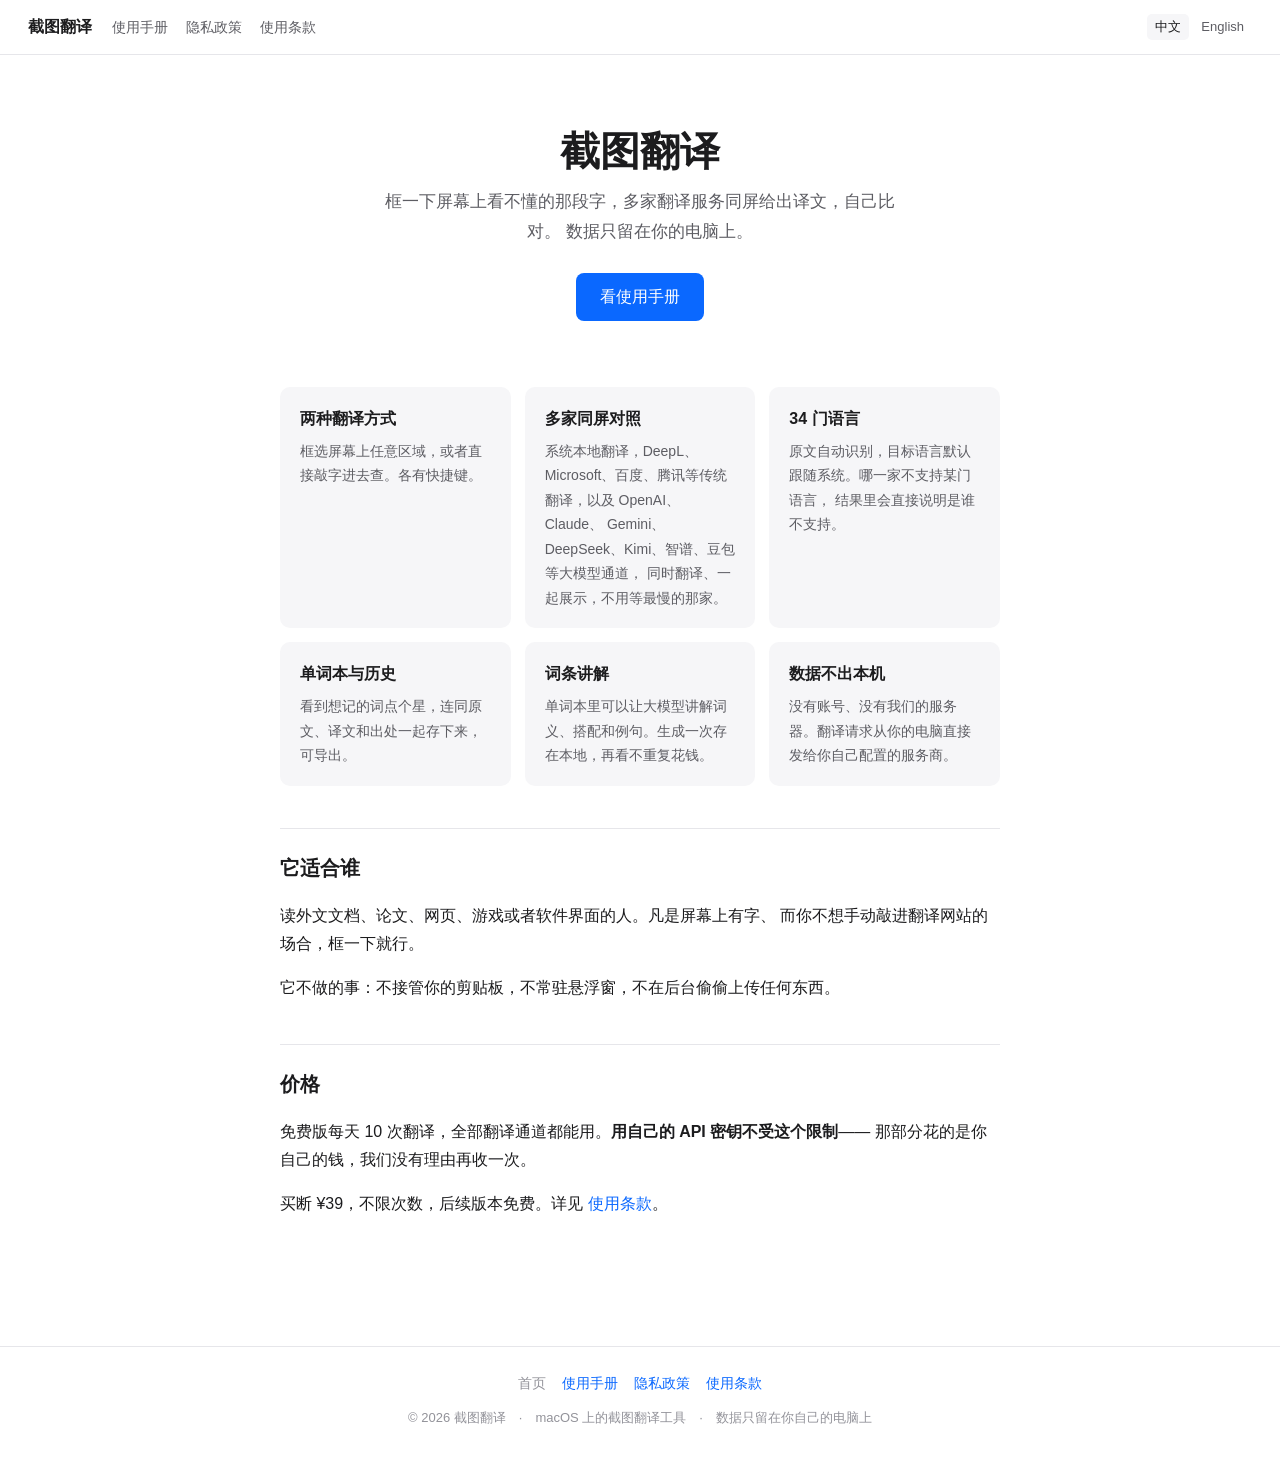
==== zh/index.html @ 1fc53c44 "更新官网 2026-09-04 Co-Authored-By: Claude Opus 5 <noreply@anthropic.com>" ====
<!DOCTYPE html>
<html lang="zh-Hans">
<head>
<meta charset="utf-8">
<meta name="viewport" content="width=device-width, initial-scale=1">
<title>首页 · 截图翻译</title>
<meta name="description" content="macOS 截图翻译工具，多家翻译服务同屏对照，数据只留在本地。">
<link rel="canonical" href="https://shottrans.com/zh/">
<link rel="alternate" hreflang="zh-Hans" href="https://shottrans.com/zh/">
<link rel="alternate" hreflang="en" href="https://shottrans.com/">
<link rel="alternate" hreflang="x-default" href="https://shottrans.com/">
<link rel="stylesheet" href="../assets/site.css">
</head>
<body>
<header class="top">
  <a class="brand" href="index.html">截图翻译</a>
  <nav class="nav"><a href="guide.html">使用手册</a><a href="privacy.html">隐私政策</a><a href="terms.html">使用条款</a></nav>
  <div class="langs"><span class="lang on">中文</span><a class="lang" href="../index.html">English</a></div>
</header>

<div class="shell plain">

<main class="page index">
<section class="hero">
  <h1>截图翻译</h1>
  <p class="lede">
    框一下屏幕上看不懂的那段字，多家翻译服务同屏给出译文，自己比对。
    数据只留在你的电脑上。
  </p>
  <p><a class="btn" href="guide.html">看使用手册</a></p>
</section>

<div class="cards">
  <div class="card">
    <h3 id="两种翻译方式">两种翻译方式</h3>
    <p>框选屏幕上任意区域，或者直接敲字进去查。各有快捷键。</p>
  </div>
  <div class="card">
    <h3 id="多家同屏对照">多家同屏对照</h3>
    <p>系统本地翻译，DeepL、Microsoft、百度、腾讯等传统翻译，以及 OpenAI、Claude、
    Gemini、DeepSeek、Kimi、智谱、豆包等大模型通道，
       同时翻译、一起展示，不用等最慢的那家。</p>
  </div>
  <div class="card">
    <h3 id="34-门语言">34 门语言</h3>
    <p>原文自动识别，目标语言默认跟随系统。哪一家不支持某门语言，
       结果里会直接说明是谁不支持。</p>
  </div>
  <div class="card">
    <h3 id="单词本与历史">单词本与历史</h3>
    <p>看到想记的词点个星，连同原文、译文和出处一起存下来，可导出。</p>
  </div>
  <div class="card">
    <h3 id="词条讲解">词条讲解</h3>
    <p>单词本里可以让大模型讲解词义、搭配和例句。生成一次存在本地，再看不重复花钱。</p>
  </div>
  <div class="card">
    <h3 id="数据不出本机">数据不出本机</h3>
    <p>没有账号、没有我们的服务器。翻译请求从你的电脑直接发给你自己配置的服务商。</p>
  </div>
</div>

<h2 id="它适合谁">它适合谁</h2>
<p>
  读外文文档、论文、网页、游戏或者软件界面的人。凡是屏幕上有字、
  而你不想手动敲进翻译网站的场合，框一下就行。
</p>
<p>
  它不做的事：不接管你的剪贴板，不常驻悬浮窗，不在后台偷偷上传任何东西。
</p>

<h2 id="价格">价格</h2>
<p>
  免费版每天 10 次翻译，全部翻译通道都能用。<strong>用自己的 API 密钥不受这个限制</strong>——
  那部分花的是你自己的钱，我们没有理由再收一次。
</p>
<p>
  买断 ¥39，不限次数，后续版本免费。详见 <a href="terms.html">使用条款</a>。
</p>

</main>
</div>

<footer class="foot">
  <div class="foot-links"><span>首页</span><a href="guide.html">使用手册</a><a href="privacy.html">隐私政策</a><a href="terms.html">使用条款</a></div>
  <p class="copy">© 2026 截图翻译　·　macOS 上的截图翻译工具　·　数据只留在你自己的电脑上</p>
</footer>
<script src="../assets/site.js" defer></script>
</body>
</html>
---- assets/site.css ----
/* 官网样式。**只做浅色**——说明文档不需要主题切换，
   固定一套配色，写文案时也能确定对比度是够的。 */
:root {
  --bg: #ffffff;
  --fg: #1c1c1e;
  --muted: #5d5d63;
  --faint: #93939a;
  --rule: #e6e6ea;
  --card: #f6f6f8;
  --accent: #0a68ff;
  --sidew: 232px;
  --maxw: 720px;
}
* { box-sizing: border-box; }
html { -webkit-text-size-adjust: 100%; color-scheme: light; }
body {
  margin: 0; background: var(--bg); color: var(--fg);
  font: 16px/1.75 -apple-system, BlinkMacSystemFont, "PingFang SC",
        "Hiragino Sans GB", "Microsoft YaHei", sans-serif;
}
a { color: var(--accent); text-decoration: none; }
a:hover { text-decoration: underline; }

/* 顶栏 */
.top {
  display: flex; align-items: center; gap: 20px; flex-wrap: wrap;
  padding: 13px 28px; border-bottom: 1px solid var(--rule);
  position: sticky; top: 0; background: rgba(255,255,255,.92);
  backdrop-filter: saturate(180%) blur(12px); z-index: 20;
}
.brand { font-weight: 600; font-size: 16px; color: var(--fg); }
.nav { display: flex; gap: 18px; flex: 1; flex-wrap: wrap; }
.nav a { color: var(--muted); font-size: 14px; }
.nav a.on { color: var(--fg); font-weight: 500; }
.langs { display: flex; gap: 4px; font-size: 13px; }
.lang { padding: 2px 8px; border-radius: 5px; color: var(--muted); }
.lang.on { background: var(--card); color: var(--fg); }

/* 骨架：左目录 + 右正文 */
.shell { max-width: 1060px; margin: 0 auto; }
.shell.with-toc {
  display: grid; grid-template-columns: var(--sidew) minmax(0, 1fr);
  gap: 40px; padding: 0 28px;
}
.shell.plain { padding: 0 28px; }

/* 左侧目录 */
.toc {
  position: sticky; top: 74px; align-self: start;
  max-height: calc(100vh - 100px); overflow-y: auto;
  padding: 40px 0 40px; font-size: 13.5px;
}
.toc-title {
  margin: 0 0 10px; color: var(--faint); font-size: 12px;
  letter-spacing: .08em; font-weight: 600;
}
.toc ul { list-style: none; margin: 0; padding: 0; border-left: 1px solid var(--rule); }
.toc li { margin: 0; }
.toc a {
  display: block; padding: 4px 0 4px 12px; margin-left: -1px;
  color: var(--muted); border-left: 2px solid transparent; line-height: 1.5;
}
.toc a:hover { color: var(--fg); text-decoration: none; }
.toc li.l3 a { padding-left: 26px; font-size: 13px; color: var(--faint); }
.toc a.on { color: var(--accent); border-left-color: var(--accent); }

/* 正文 */
.page { max-width: var(--maxw); padding: 40px 0 72px; }
.shell.plain .page { margin: 0 auto; }
.page h1 { font-size: 30px; line-height: 1.3; margin: 0 0 6px; }
.page h2 {
  font-size: 20px; margin: 42px 0 12px;
  padding-top: 22px; border-top: 1px solid var(--rule);
  scroll-margin-top: 78px;
}
.page h3 { font-size: 16px; margin: 26px 0 8px; scroll-margin-top: 78px; }
.page ul, .page ol { padding-left: 22px; }
.page li { margin: 5px 0; }
.lede { color: var(--muted); font-size: 15px; margin-top: 0; }
.updated { color: var(--faint); font-size: 13px; margin-bottom: 28px; }
code {
  background: var(--card); padding: 1px 5px; border-radius: 4px;
  font: 13px/1.6 ui-monospace, SFMono-Regular, Menlo, monospace;
}
kbd {
  background: var(--card); border: 1px solid var(--rule); border-bottom-width: 2px;
  border-radius: 5px; padding: 1px 6px; font: 13px ui-monospace, Menlo, monospace;
}
table { border-collapse: collapse; width: 100%; margin: 14px 0; font-size: 14px; }
th, td { text-align: left; padding: 8px 10px; border-bottom: 1px solid var(--rule); vertical-align: top; }
th { color: var(--muted); font-weight: 500; }
.note {
  background: var(--card); border-left: 3px solid var(--accent);
  padding: 12px 16px; margin: 18px 0; border-radius: 0 6px 6px 0;
}
.note p:first-child { margin-top: 0; }
.note p:last-child { margin-bottom: 0; }

/* 首页 */
.index .hero { text-align: center; padding: 30px 0 8px; }
.index .hero h1 { font-size: 40px; }
.index .hero .lede { font-size: 17px; max-width: 520px; margin: 10px auto 26px; }
.btn {
  display: inline-block; background: var(--accent); color: #fff;
  padding: 10px 24px; border-radius: 8px; font-weight: 500;
}
.btn:hover { text-decoration: none; opacity: .9; }
.cards { display: grid; gap: 14px; grid-template-columns: repeat(auto-fit, minmax(220px, 1fr)); margin: 42px 0 0; }
.card { background: var(--card); border-radius: 10px; padding: 18px 20px; }
.card h3 { margin: 0 0 6px; }
.card p { margin: 0; color: var(--muted); font-size: 14px; }

/* 页脚 */
.foot { border-top: 1px solid var(--rule); padding: 24px 28px 44px; text-align: center; margin-top: 40px; }
.foot-links { display: flex; gap: 16px; justify-content: center; flex-wrap: wrap; font-size: 14px; }
.foot-links span { color: var(--faint); }
.copy { color: var(--faint); font-size: 13px; margin: 12px 0 0; }

/* 窄屏：目录收到正文上面，不再占一栏 */
@media (max-width: 860px) {
  .shell.with-toc { grid-template-columns: 1fr; gap: 0; }
  .toc {
    position: static; max-height: none; padding: 24px 0 0;
    border-bottom: 1px solid var(--rule);
  }
  .toc ul { border-left: 0; column-count: 2; column-gap: 20px; }
  .toc a { border-left: 0; padding-left: 0; }
  .toc li.l3 { display: none; }   /* 窄屏只留大节，否则比正文还长 */
  .page { padding-top: 28px; }
}
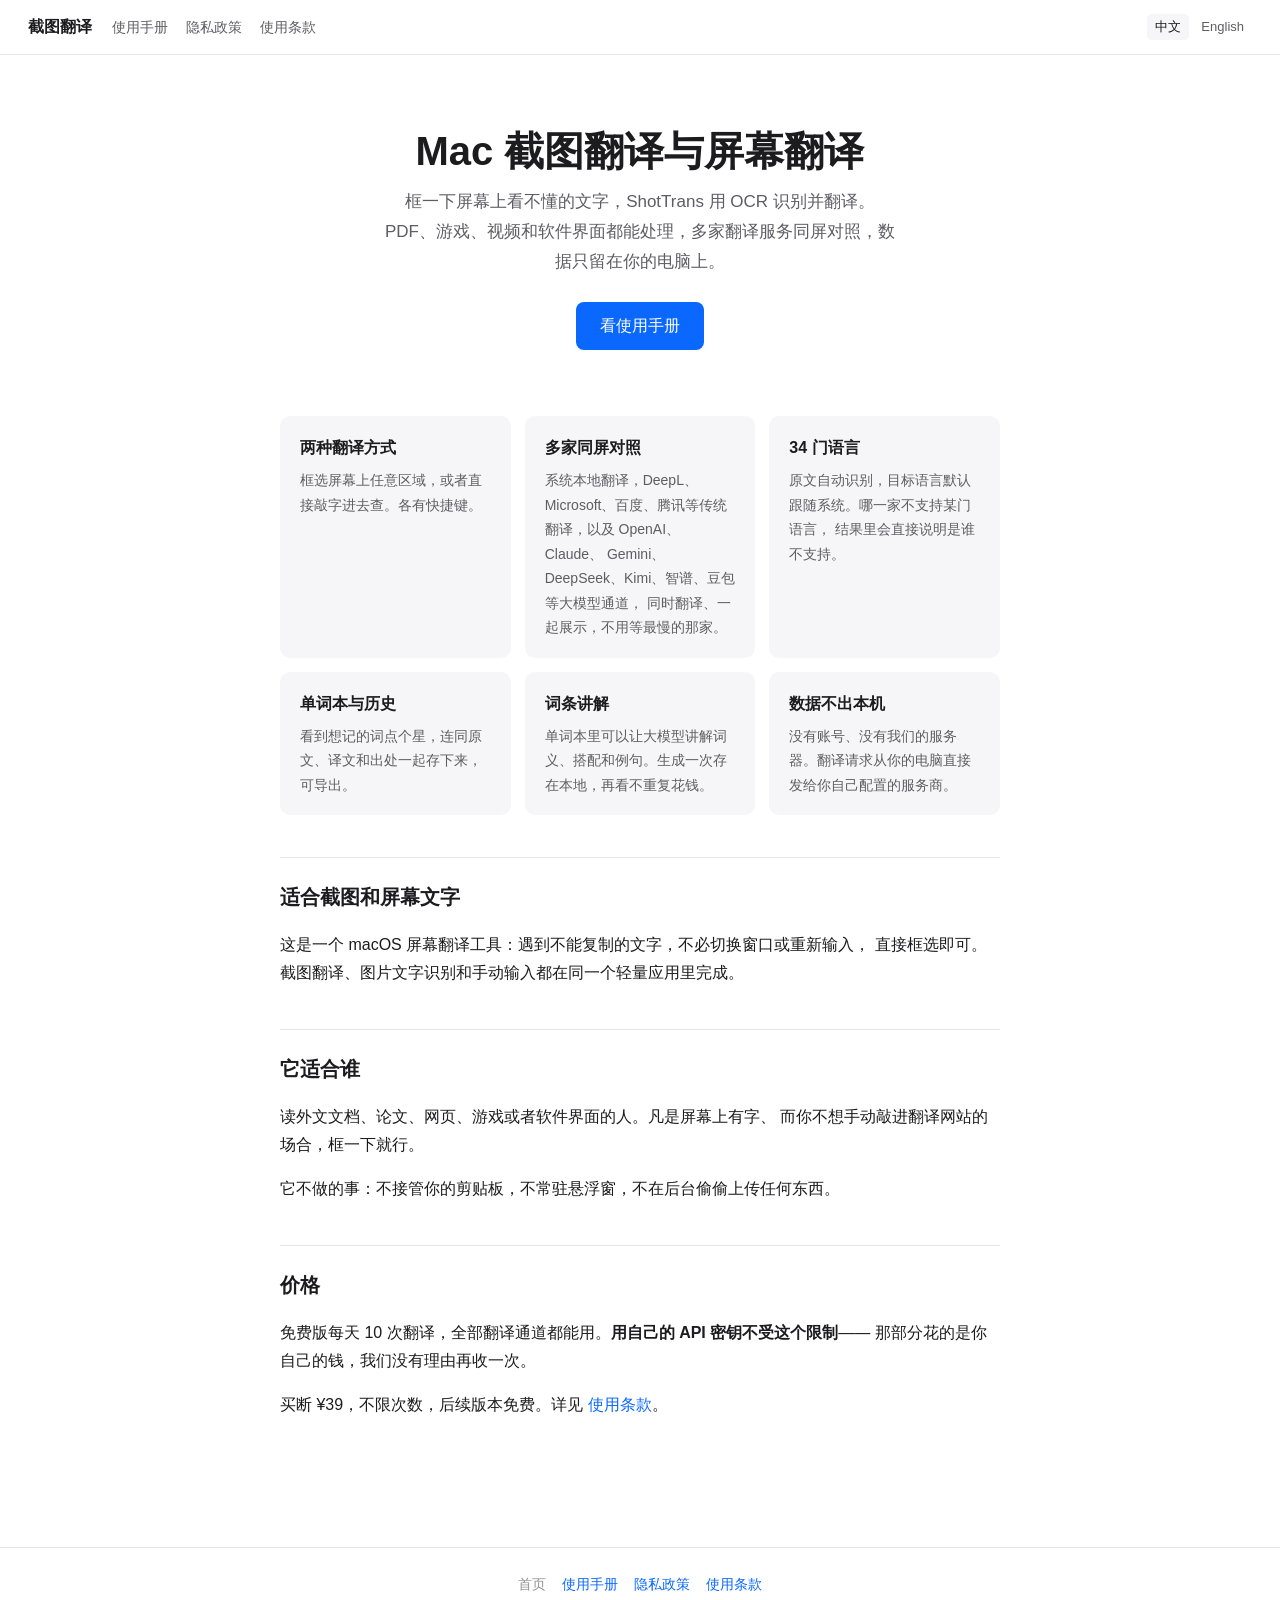
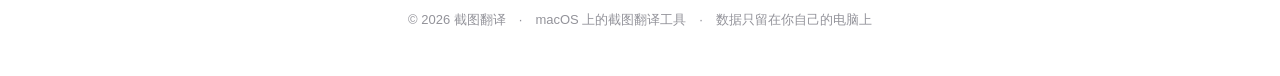
==== commit f3f57176: "更新官网 2026-09-14 Co-Authored-By: Claude Opus 5 <noreply@anthropic.com>" ====
--- a/zh/index.html
+++ b/zh/index.html
@@ -3,12 +3,16 @@
 <head>
 <meta charset="utf-8">
 <meta name="viewport" content="width=device-width, initial-scale=1">
-<title>首页 · 截图翻译</title>
-<meta name="description" content="macOS 截图翻译工具，多家翻译服务同屏对照，数据只留在本地。">
+<title>Mac 截图翻译与屏幕翻译工具 · ShotTrans</title>
+<meta name="description" content="ShotTrans 是 macOS 截图翻译、屏幕翻译和 OCR 翻译工具。框选 PDF、游戏、视频或软件界面文字，多引擎对照，数据留在本机。">
 <link rel="canonical" href="https://shottrans.com/zh/">
 <link rel="alternate" hreflang="zh-Hans" href="https://shottrans.com/zh/">
 <link rel="alternate" hreflang="en" href="https://shottrans.com/">
 <link rel="alternate" hreflang="x-default" href="https://shottrans.com/">
+<link rel="icon" href="/favicon.ico" sizes="any">
+<link rel="icon" type="image/png" sizes="32x32" href="/assets/favicon-32.png">
+<link rel="icon" type="image/png" sizes="16x16" href="/assets/favicon-16.png">
+<link rel="apple-touch-icon" sizes="180x180" href="/assets/apple-touch-icon.png">
 <link rel="stylesheet" href="../assets/site.css">
 </head>
 <body>
@@ -22,10 +26,10 @@
 
 <main class="page index">
 <section class="hero">
-  <h1>截图翻译</h1>
+  <h1>Mac 截图翻译与屏幕翻译</h1>
   <p class="lede">
-    框一下屏幕上看不懂的那段字，多家翻译服务同屏给出译文，自己比对。
-    数据只留在你的电脑上。
+    框一下屏幕上看不懂的文字，ShotTrans 用 OCR 识别并翻译。
+    PDF、游戏、视频和软件界面都能处理，多家翻译服务同屏对照，数据只留在你的电脑上。
   </p>
   <p><a class="btn" href="guide.html">看使用手册</a></p>
 </section>
@@ -60,6 +64,10 @@
   </div>
 </div>
 
+<h2 id="适合截图和屏幕文字">适合截图和屏幕文字</h2>
+<p>这是一个 macOS 屏幕翻译工具：遇到不能复制的文字，不必切换窗口或重新输入，
+直接框选即可。截图翻译、图片文字识别和手动输入都在同一个轻量应用里完成。</p>
+
 <h2 id="它适合谁">它适合谁</h2>
 <p>
   读外文文档、论文、网页、游戏或者软件界面的人。凡是屏幕上有字、
--- a/assets/site.css
+++ b/assets/site.css
@@ -105,6 +105,12 @@
   padding: 10px 24px; border-radius: 8px; font-weight: 500;
 }
 .btn:hover { text-decoration: none; opacity: .9; }
+/* 主标题下面那段介绍。跟着 hero 居中——左对齐会在居中的大标题下面
+   突然折一下，看着像上下两块拼起来的。宽度收窄是为了行长：
+   整幅宽度一行能排 120 多个字符，读起来很累。 */
+.index .intro { text-align: center; max-width: 640px; margin: 26px auto 0; }
+.index .intro h2 { font-size: 20px; margin: 0 0 8px; }
+.index .intro p { color: var(--muted); margin: 0; }
 .cards { display: grid; gap: 14px; grid-template-columns: repeat(auto-fit, minmax(220px, 1fr)); margin: 42px 0 0; }
 .card { background: var(--card); border-radius: 10px; padding: 18px 20px; }
 .card h3 { margin: 0 0 6px; }
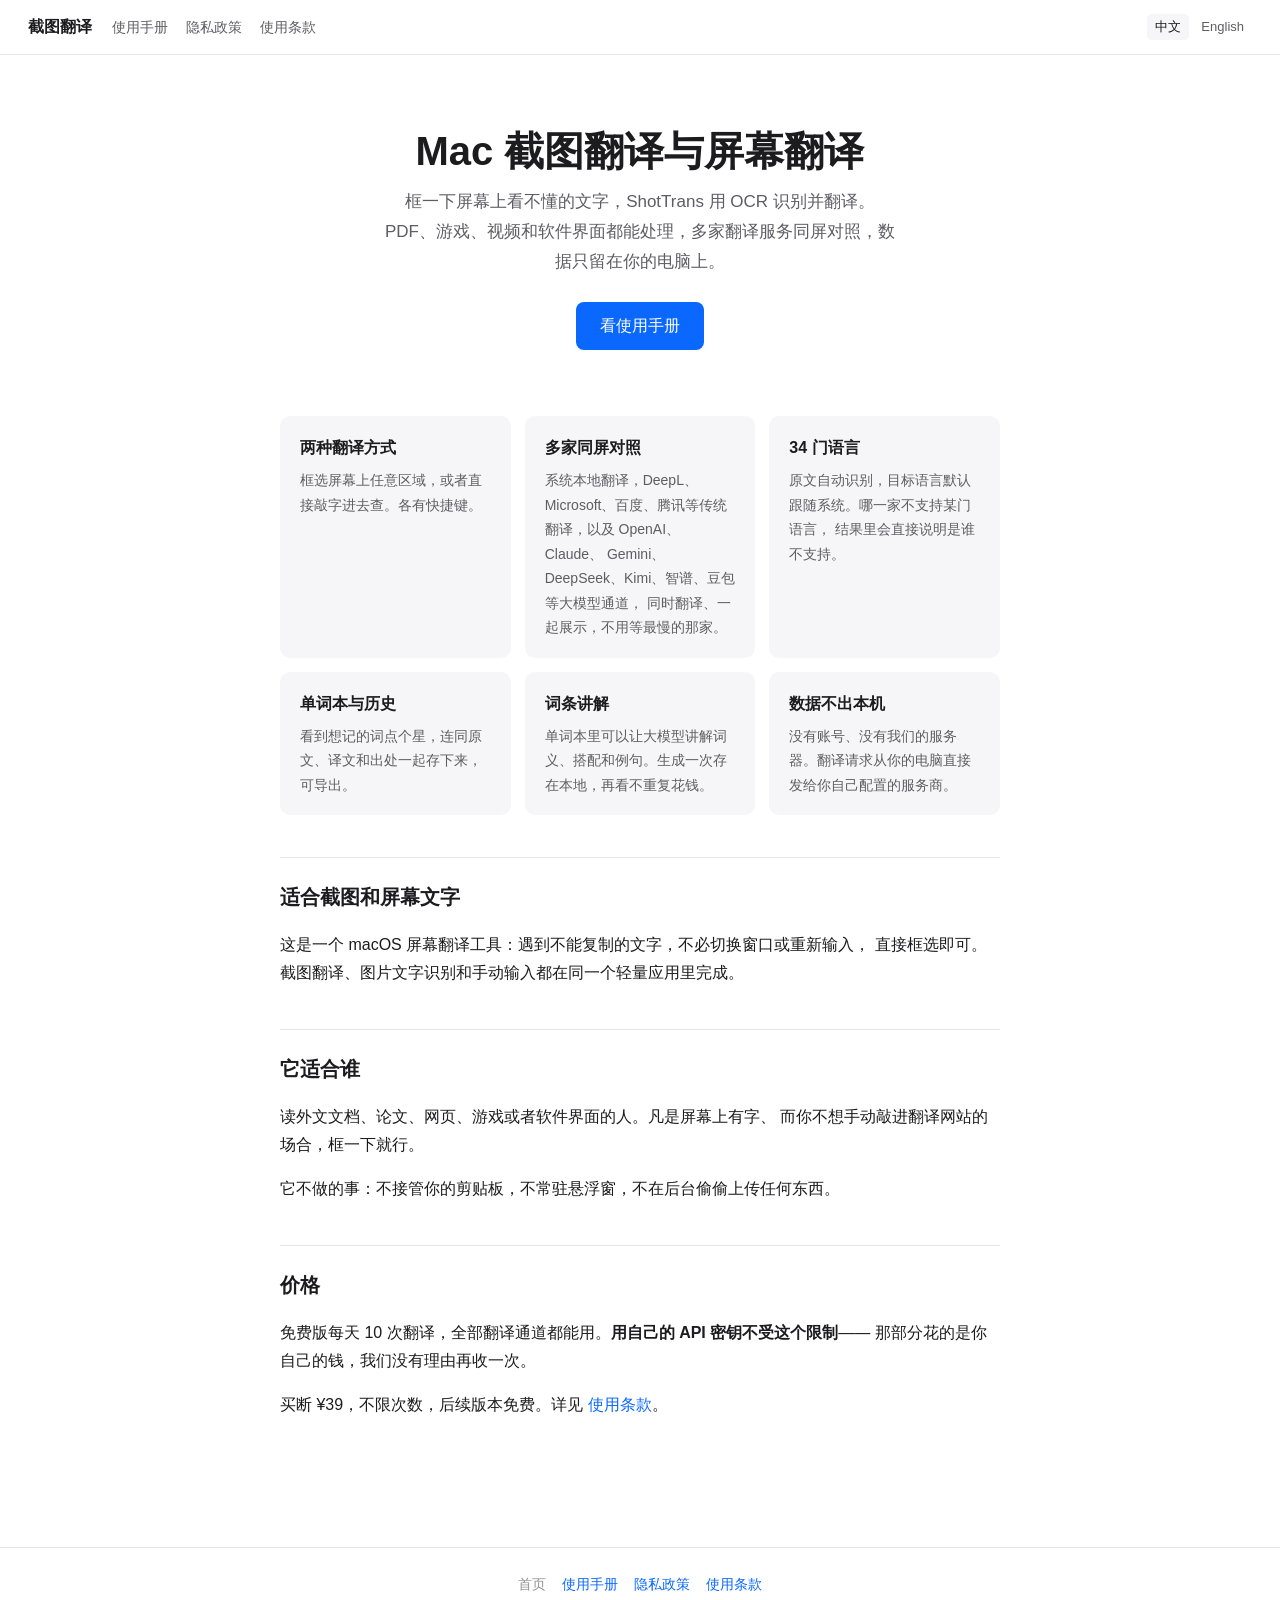
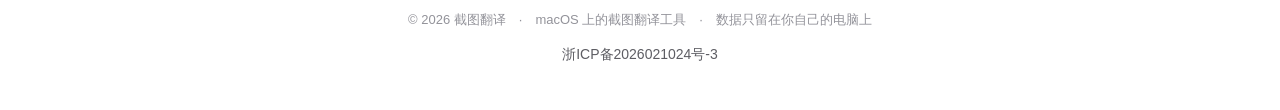
==== commit 21225a51: "修复官网所有页面缺少 ICP 备案号和工信部链接" ====
--- a/zh/index.html
+++ b/zh/index.html
@@ -92,6 +92,7 @@
 <footer class="foot">
   <div class="foot-links"><span>首页</span><a href="guide.html">使用手册</a><a href="privacy.html">隐私政策</a><a href="terms.html">使用条款</a></div>
   <p class="copy">© 2026 截图翻译　·　macOS 上的截图翻译工具　·　数据只留在你自己的电脑上</p>
+  <p class="registration"><a href="https://beian.miit.gov.cn/" target="_blank" rel="noopener noreferrer">浙ICP备2026021024号-3</a></p>
 </footer>
 <script src="../assets/site.js" defer></script>
 </body>
--- a/assets/site.css
+++ b/assets/site.css
@@ -121,6 +121,8 @@
 .foot-links { display: flex; gap: 16px; justify-content: center; flex-wrap: wrap; font-size: 14px; }
 .foot-links span { color: var(--faint); }
 .copy { color: var(--faint); font-size: 13px; margin: 12px 0 0; }
+.registration { font-size: 14px; margin: 10px 0 0; }
+.registration a { color: var(--muted); }
 
 /* 窄屏：目录收到正文上面，不再占一栏 */
 @media (max-width: 860px) {
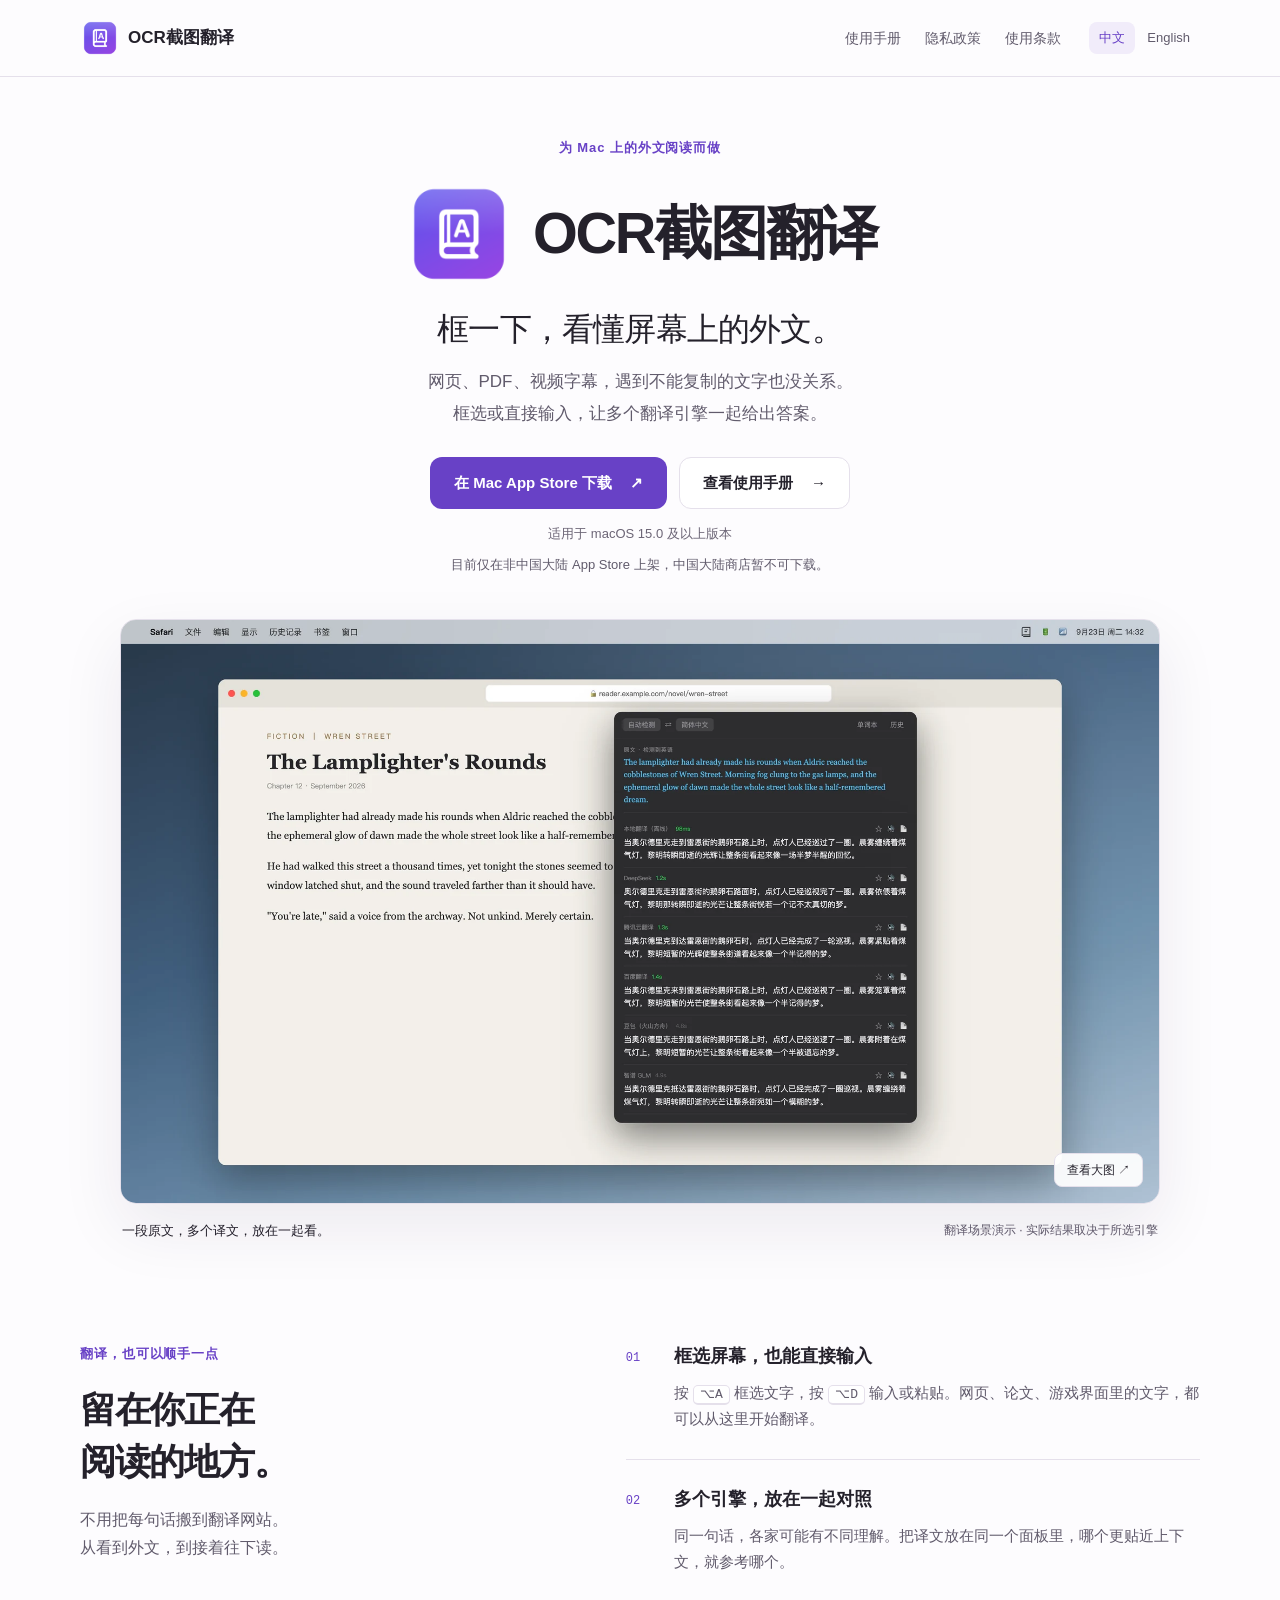
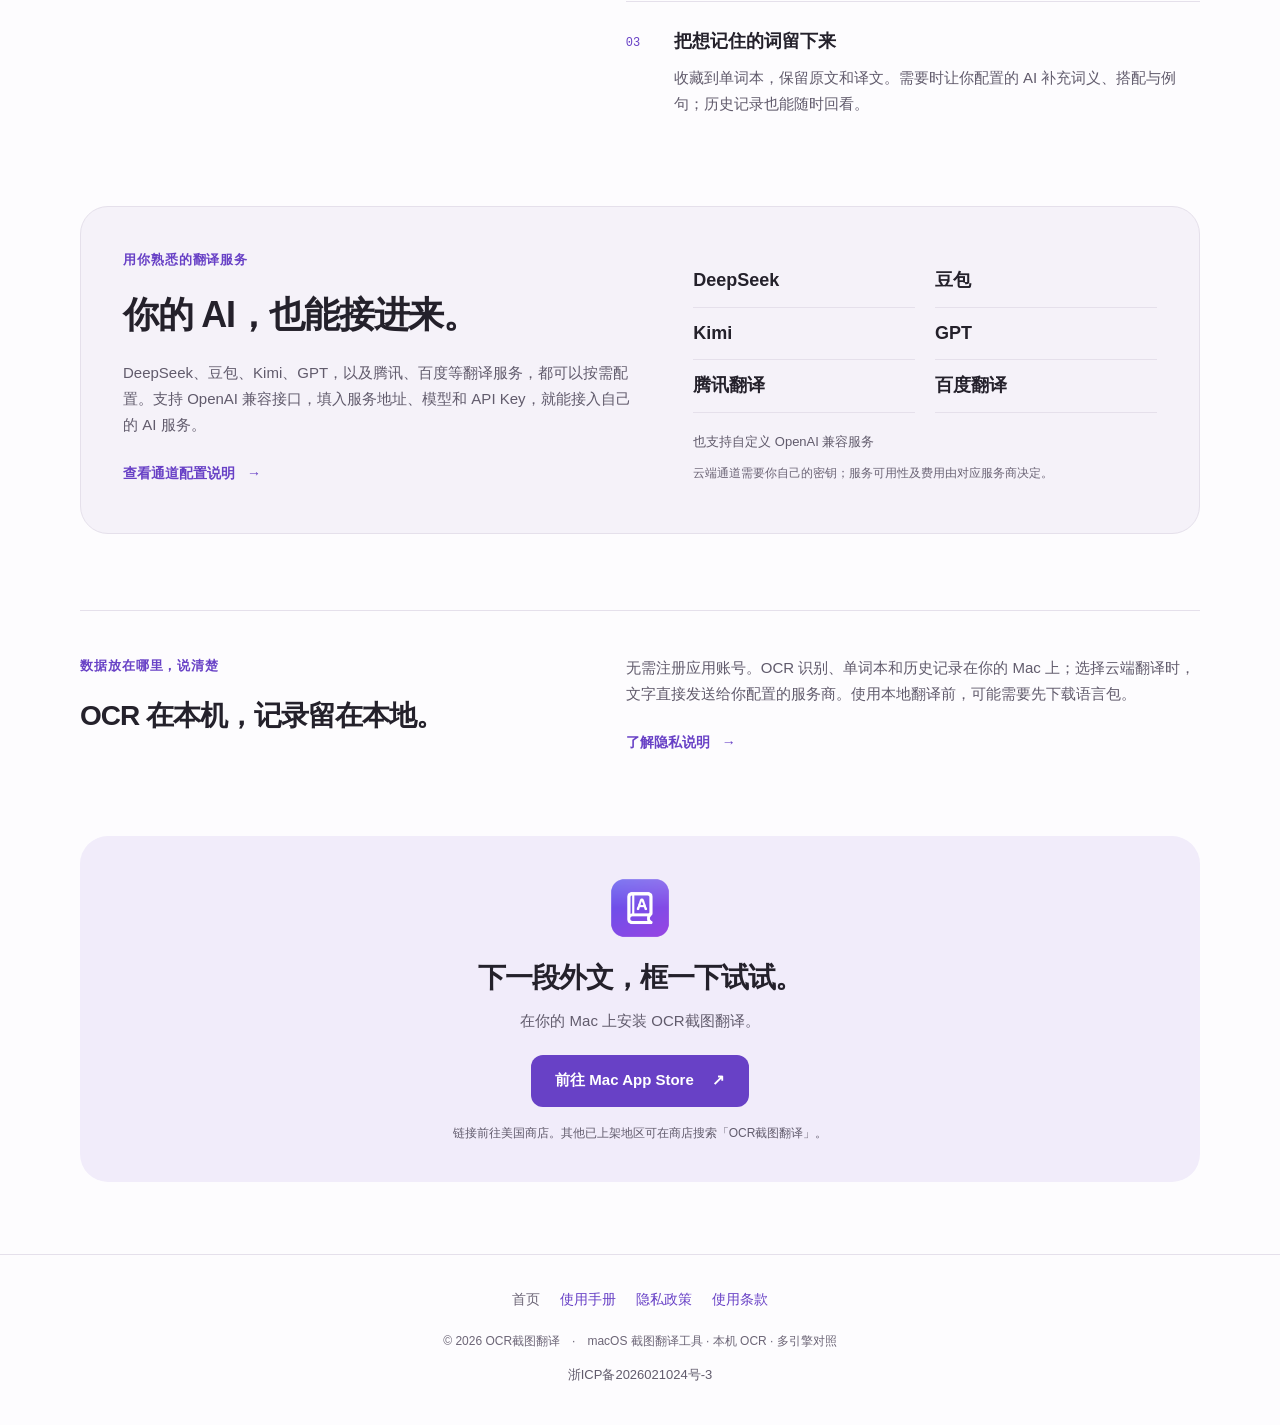
==== commit 204732a8: "重设计官网首页：展示 OCR截图翻译 图标并增加 App Store 下载入口" ====
--- a/zh/index.html
+++ b/zh/index.html
@@ -3,8 +3,8 @@
 <head>
 <meta charset="utf-8">
 <meta name="viewport" content="width=device-width, initial-scale=1">
-<title>Mac 截图翻译与屏幕翻译工具 · ShotTrans</title>
-<meta name="description" content="ShotTrans 是 macOS 截图翻译、屏幕翻译和 OCR 翻译工具。框选 PDF、游戏、视频或软件界面文字，多引擎对照，数据留在本机。">
+<title>个人工具分享 · OCR截图翻译 · Mac 截图与输入翻译工具</title>
+<meta name="description" content="OCR截图翻译：框选屏幕或输入文字，多家翻译引擎同屏对照，支持自定义 AI、单词本与历史记录。前往 Mac App Store 下载。">
 <link rel="canonical" href="https://shottrans.com/zh/">
 <link rel="alternate" hreflang="zh-Hans" href="https://shottrans.com/zh/">
 <link rel="alternate" hreflang="en" href="https://shottrans.com/">
@@ -16,82 +16,107 @@
 <link rel="stylesheet" href="../assets/site.css">
 </head>
 <body>
+<a class="skip-link" href="#main">跳到正文</a>
 <header class="top">
-  <a class="brand" href="index.html">截图翻译</a>
-  <nav class="nav"><a href="guide.html">使用手册</a><a href="privacy.html">隐私政策</a><a href="terms.html">使用条款</a></nav>
-  <div class="langs"><span class="lang on">中文</span><a class="lang" href="../index.html">English</a></div>
+  <div class="top-inner">
+    <a class="brand" href="index.html"><img src="../assets/app-icon.png" width="40" height="40" alt=""><span>OCR截图翻译</span></a>
+    <nav class="nav" aria-label="主导航"><a href="guide.html">使用手册</a><a href="privacy.html">隐私政策</a><a href="terms.html">使用条款</a></nav>
+    <nav class="langs" aria-label="切换语言"><span class="lang on">中文</span><a class="lang" href="../index.html">English</a></nav>
+  </div>
 </header>
 
 <div class="shell plain">
 
-<main class="page index">
-<section class="hero">
-  <h1>Mac 截图翻译与屏幕翻译</h1>
-  <p class="lede">
-    框一下屏幕上看不懂的文字，ShotTrans 用 OCR 识别并翻译。
-    PDF、游戏、视频和软件界面都能处理，多家翻译服务同屏对照，数据只留在你的电脑上。
-  </p>
-  <p><a class="btn" href="guide.html">看使用手册</a></p>
+<main id="main" class="page index" tabindex="-1">
+<section class="hero" aria-labelledby="product-title">
+  <p class="eyebrow">为 Mac 上的外文阅读而做</p>
+  <div class="product-lockup">
+    <img class="app-icon" src="../assets/app-icon.png" width="112" height="112" alt="OCR截图翻译 App 图标">
+    <h1 id="product-title">OCR截图翻译</h1>
+  </div>
+  <p class="hero-line">框一下，看懂屏幕上的外文。</p>
+  <p class="hero-description">网页、PDF、视频字幕，遇到不能复制的文字也没关系。<br class="desktop-break">
+    框选或直接输入，让多个翻译引擎一起给出答案。</p>
+  <div class="hero-actions">
+    <a class="button button-primary" href="https://apps.apple.com/us/app/id6811092542"><span>在 Mac App Store 下载</span><span aria-hidden="true">↗</span></a>
+    <a class="button button-secondary" href="guide.html">查看使用手册<span aria-hidden="true">→</span></a>
+  </div>
+  <p class="system-note">适用于 macOS 15.0 及以上版本</p>
+  <p class="availability">目前仅在非中国大陆 App Store 上架，中国大陆商店暂不可下载。</p>
 </section>
 
-<div class="cards">
-  <div class="card">
-    <h3 id="两种翻译方式">两种翻译方式</h3>
-    <p>框选屏幕上任意区域，或者直接敲字进去查。各有快捷键。</p>
+<figure class="product-preview">
+  <a class="preview-link" href="../assets/translation-demo.webp" target="_blank" rel="noopener" aria-label="查看完整翻译演示大图（在新标签页打开）">
+    <img src="../assets/translation-demo.webp" width="1920" height="1080" fetchpriority="high" decoding="async" alt="外文小说阅读场景：右侧面板展示原文，以及本地翻译、DeepSeek、腾讯、百度等多个引擎的译文。">
+    <span class="preview-expand" aria-hidden="true">查看大图 ↗</span>
+  </a>
+  <figcaption><span>一段原文，多个译文，放在一起看。</span><span>翻译场景演示 · 实际结果取决于所选引擎</span></figcaption>
+</figure>
+
+<section class="workflow" aria-labelledby="workflow-title">
+  <div class="section-heading">
+    <p class="eyebrow">翻译，也可以顺手一点</p>
+    <h2 id="workflow-title">留在你正在<br>阅读的地方。</h2>
+    <p>不用把每句话搬到翻译网站。<br>从看到外文，到接着往下读。</p>
   </div>
-  <div class="card">
-    <h3 id="多家同屏对照">多家同屏对照</h3>
-    <p>系统本地翻译，DeepL、Microsoft、百度、腾讯等传统翻译，以及 OpenAI、Claude、
-    Gemini、DeepSeek、Kimi、智谱、豆包等大模型通道，
-       同时翻译、一起展示，不用等最慢的那家。</p>
+  <div class="feature-list">
+    <article class="feature-row">
+      <span class="feature-number" aria-hidden="true">01</span>
+      <div><h3 id="框选屏幕-也能直接输入">框选屏幕，也能直接输入</h3>
+        <p>按 <kbd>⌥A</kbd> 框选文字，按 <kbd>⌥D</kbd> 输入或粘贴。网页、论文、游戏界面里的文字，都可以从这里开始翻译。</p>
+      </div>
+    </article>
+    <article class="feature-row">
+      <span class="feature-number" aria-hidden="true">02</span>
+      <div><h3 id="多个引擎-放在一起对照">多个引擎，放在一起对照</h3>
+        <p>同一句话，各家可能有不同理解。把译文放在同一个面板里，哪个更贴近上下文，就参考哪个。</p>
+      </div>
+    </article>
+    <article class="feature-row">
+      <span class="feature-number" aria-hidden="true">03</span>
+      <div><h3 id="把想记住的词留下来">把想记住的词留下来</h3>
+        <p>收藏到单词本，保留原文和译文。需要时让你配置的 AI 补充词义、搭配与例句；历史记录也能随时回看。</p>
+      </div>
+    </article>
   </div>
-  <div class="card">
-    <h3 id="34-门语言">34 门语言</h3>
-    <p>原文自动识别，目标语言默认跟随系统。哪一家不支持某门语言，
-       结果里会直接说明是谁不支持。</p>
+</section>
+
+<section class="engine-section" aria-labelledby="engines-title">
+  <div class="engine-copy">
+    <p class="eyebrow">用你熟悉的翻译服务</p>
+    <h2 id="engines-title">你的 AI，也能接进来。</h2>
+    <p>DeepSeek、豆包、Kimi、GPT，以及腾讯、百度等翻译服务，都可以按需配置。支持 OpenAI 兼容接口，填入服务地址、模型和 API Key，就能接入自己的 AI 服务。</p>
+    <a class="text-link" href="guide.html#各通道怎么配">查看通道配置说明 <span aria-hidden="true">→</span></a>
   </div>
-  <div class="card">
-    <h3 id="单词本与历史">单词本与历史</h3>
-    <p>看到想记的词点个星，连同原文、译文和出处一起存下来，可导出。</p>
+  <div class="engine-detail">
+    <ul class="engine-names" aria-label="支持配置的部分翻译服务">
+      <li>DeepSeek</li><li>豆包</li><li>Kimi</li><li>GPT</li><li>腾讯翻译</li><li>百度翻译</li>
+    </ul>
+    <p>也支持自定义 OpenAI 兼容服务</p>
+    <p class="engine-note">云端通道需要你自己的密钥；服务可用性及费用由对应服务商决定。</p>
   </div>
-  <div class="card">
-    <h3 id="词条讲解">词条讲解</h3>
-    <p>单词本里可以让大模型讲解词义、搭配和例句。生成一次存在本地，再看不重复花钱。</p>
-  </div>
-  <div class="card">
-    <h3 id="数据不出本机">数据不出本机</h3>
-    <p>没有账号、没有我们的服务器。翻译请求从你的电脑直接发给你自己配置的服务商。</p>
-  </div>
-</div>
+</section>
 
-<h2 id="适合截图和屏幕文字">适合截图和屏幕文字</h2>
-<p>这是一个 macOS 屏幕翻译工具：遇到不能复制的文字，不必切换窗口或重新输入，
-直接框选即可。截图翻译、图片文字识别和手动输入都在同一个轻量应用里完成。</p>
+<section class="privacy-strip" aria-labelledby="privacy-title">
+  <div><p class="eyebrow">数据放在哪里，说清楚</p><h2 id="privacy-title">OCR 在本机，记录留在本地。</h2></div>
+  <div><p>无需注册应用账号。OCR 识别、单词本和历史记录在你的 Mac 上；选择云端翻译时，文字直接发送给你配置的服务商。使用本地翻译前，可能需要先下载语言包。</p>
+    <a class="text-link" href="privacy.html">了解隐私说明 <span aria-hidden="true">→</span></a></div>
+</section>
 
-<h2 id="它适合谁">它适合谁</h2>
-<p>
-  读外文文档、论文、网页、游戏或者软件界面的人。凡是屏幕上有字、
-  而你不想手动敲进翻译网站的场合，框一下就行。
-</p>
-<p>
-  它不做的事：不接管你的剪贴板，不常驻悬浮窗，不在后台偷偷上传任何东西。
-</p>
-
-<h2 id="价格">价格</h2>
-<p>
-  免费版每天 10 次翻译，全部翻译通道都能用。<strong>用自己的 API 密钥不受这个限制</strong>——
-  那部分花的是你自己的钱，我们没有理由再收一次。
-</p>
-<p>
-  买断 ¥39，不限次数，后续版本免费。详见 <a href="terms.html">使用条款</a>。
-</p>
+<section class="download-section" aria-labelledby="download-title">
+  <img src="../assets/app-icon.png" width="72" height="72" alt="" loading="lazy">
+  <h2 id="download-title">下一段外文，框一下试试。</h2>
+  <p>在你的 Mac 上安装 OCR截图翻译。</p>
+  <a class="button button-primary" href="https://apps.apple.com/us/app/id6811092542">前往 Mac App Store <span aria-hidden="true">↗</span></a>
+  <p class="download-note">链接前往美国商店。其他已上架地区可在商店搜索「OCR截图翻译」。</p>
+</section>
 
 </main>
 </div>
 
 <footer class="foot">
   <div class="foot-links"><span>首页</span><a href="guide.html">使用手册</a><a href="privacy.html">隐私政策</a><a href="terms.html">使用条款</a></div>
-  <p class="copy">© 2026 截图翻译　·　macOS 上的截图翻译工具　·　数据只留在你自己的电脑上</p>
+  <p class="copy">© 2026 OCR截图翻译　·　macOS 截图翻译工具 · 本机 OCR · 多引擎对照</p>
   <p class="registration"><a href="https://beian.miit.gov.cn/" target="_blank" rel="noopener noreferrer">浙ICP备2026021024号-3</a></p>
 </footer>
 <script src="../assets/site.js" defer></script>
--- a/assets/site.css
+++ b/assets/site.css
@@ -1,15 +1,29 @@
-/* 官网样式。**只做浅色**——说明文档不需要主题切换，
-   固定一套配色，写文案时也能确定对比度是够的。 */
+/* Shared light theme: the app icon supplies the purple accent.
+   Pages deliberately keep this palette when the OS uses dark mode. */
 :root {
-  --bg: #ffffff;
-  --fg: #1c1c1e;
-  --muted: #5d5d63;
-  --faint: #93939a;
-  --rule: #e6e6ea;
-  --card: #f6f6f8;
-  --accent: #0a68ff;
+  --bg: #fdfcfe;
+  --surface: #ffffff;
+  --fg: #24212b;
+  --muted: #615b6c;
+  --faint: #6c6576;
+  --rule: #e5e0eb;
+  --card: #f5f2f9;
+  --accent: #6841c6;
+  --accent-hover: #5330a7;
+  --accent-soft: #f1ecfa;
+  --on-accent: #ffffff;
+  --focus: #6841c6;
+  --overlay: #ffffffed;
+  --shadow: 0 24px 64px #2b174014;
+  --radius-sm: 8px;
+  --radius-md: 16px;
+  --radius-lg: 28px;
+  --gutter: 28px;
   --sidew: 232px;
   --maxw: 720px;
+  --sitew: 1120px;
+  --anchor-offset: 100px;
+  --ease: 160ms ease;
 }
 * { box-sizing: border-box; }
 html { -webkit-text-size-adjust: 100%; color-scheme: light; }
@@ -18,121 +32,176 @@
   font: 16px/1.75 -apple-system, BlinkMacSystemFont, "PingFang SC",
         "Hiragino Sans GB", "Microsoft YaHei", sans-serif;
 }
+img { max-width: 100%; height: auto; }
 a { color: var(--accent); text-decoration: none; }
-a:hover { text-decoration: underline; }
-
-/* 顶栏 */
+a:hover { color: var(--accent-hover); text-decoration: underline; }
+a:focus-visible, button:focus-visible, [tabindex]:focus-visible {
+  outline: 3px solid var(--focus); outline-offset: 5px; border-radius: 4px;
+}
+.skip-link {
+  position: fixed; top: -100px; left: 16px; z-index: 100;
+  padding: 10px 20px; background: var(--surface); color: var(--accent);
+  border: 1px solid var(--accent); border-radius: var(--radius-sm);
+}
+.skip-link:focus { top: 12px; }
+
+/* Shared navigation and document layout. */
 .top {
-  display: flex; align-items: center; gap: 20px; flex-wrap: wrap;
-  padding: 13px 28px; border-bottom: 1px solid var(--rule);
-  position: sticky; top: 0; background: rgba(255,255,255,.92);
-  backdrop-filter: saturate(180%) blur(12px); z-index: 20;
-}
-.brand { font-weight: 600; font-size: 16px; color: var(--fg); }
-.nav { display: flex; gap: 18px; flex: 1; flex-wrap: wrap; }
-.nav a { color: var(--muted); font-size: 14px; }
-.nav a.on { color: var(--fg); font-weight: 500; }
-.langs { display: flex; gap: 4px; font-size: 13px; }
-.lang { padding: 2px 8px; border-radius: 5px; color: var(--muted); }
-.lang.on { background: var(--card); color: var(--fg); }
-
-/* 骨架：左目录 + 右正文 */
-.shell { max-width: 1060px; margin: 0 auto; }
-.shell.with-toc {
-  display: grid; grid-template-columns: var(--sidew) minmax(0, 1fr);
-  gap: 40px; padding: 0 28px;
-}
-.shell.plain { padding: 0 28px; }
-
-/* 左侧目录 */
-.toc {
-  position: sticky; top: 74px; align-self: start;
-  max-height: calc(100vh - 100px); overflow-y: auto;
-  padding: 40px 0 40px; font-size: 13.5px;
-}
-.toc-title {
-  margin: 0 0 10px; color: var(--faint); font-size: 12px;
-  letter-spacing: .08em; font-weight: 600;
-}
+  border-bottom: 1px solid var(--rule); position: sticky; top: 0;
+  background: var(--bg); z-index: 20;
+}
+.top-inner {
+  display: flex; align-items: center; gap: 28px; min-height: 76px;
+  max-width: calc(var(--sitew) + 2 * var(--gutter)); padding: 10px var(--gutter); margin: auto;
+}
+.brand { display: inline-flex; align-items: center; gap: 8px; flex-shrink: 0; font-weight: 650; font-size: 17px; color: var(--fg); }
+.brand img { width: 40px; height: 40px; }
+.brand:hover { color: var(--fg); text-decoration: none; }
+.nav { display: flex; gap: 24px; margin-left: auto; align-items: center; }
+.nav a { color: var(--muted); font-size: 14px; padding: 6px 0; }
+.nav a.on { color: var(--accent); font-weight: 600; }
+.langs { display: flex; gap: 2px; font-size: 13px; }
+.lang { display: inline-flex; align-items: center; min-height: 32px; padding: 2px 10px; border-radius: var(--radius-sm); color: var(--muted); }
+.lang.on { background: var(--accent-soft); color: var(--accent); }
+.shell { max-width: calc(var(--sitew) + 2 * var(--gutter)); margin: 0 auto; }
+.shell.with-toc { display: grid; grid-template-columns: var(--sidew) minmax(0, 1fr); gap: 40px; padding: 0 var(--gutter); }
+.shell.plain { padding: 0 var(--gutter); }
+.toc { position: sticky; top: 84px; align-self: start; max-height: calc(100vh - 100px); overflow-y: auto; padding: 40px 0; font-size: 13.5px; }
+.toc-title { margin: 0 0 10px; color: var(--faint); font-size: 12px; letter-spacing: .08em; font-weight: 600; }
 .toc ul { list-style: none; margin: 0; padding: 0; border-left: 1px solid var(--rule); }
 .toc li { margin: 0; }
-.toc a {
-  display: block; padding: 4px 0 4px 12px; margin-left: -1px;
-  color: var(--muted); border-left: 2px solid transparent; line-height: 1.5;
-}
+.toc a { display: block; padding: 5px 0 5px 12px; margin-left: -1px; color: var(--muted); border-left: 2px solid transparent; line-height: 1.5; }
 .toc a:hover { color: var(--fg); text-decoration: none; }
 .toc li.l3 a { padding-left: 26px; font-size: 13px; color: var(--faint); }
 .toc a.on { color: var(--accent); border-left-color: var(--accent); }
-
-/* 正文 */
-.page { max-width: var(--maxw); padding: 40px 0 72px; }
+.page { max-width: var(--maxw); min-width: 0; padding: 40px 0 72px; scroll-margin-top: var(--anchor-offset); }
 .shell.plain .page { margin: 0 auto; }
+.page:not(.index) a { text-decoration: underline; text-underline-offset: 3px; }
 .page h1 { font-size: 30px; line-height: 1.3; margin: 0 0 6px; }
-.page h2 {
-  font-size: 20px; margin: 42px 0 12px;
-  padding-top: 22px; border-top: 1px solid var(--rule);
-  scroll-margin-top: 78px;
-}
-.page h3 { font-size: 16px; margin: 26px 0 8px; scroll-margin-top: 78px; }
+.page h2 { font-size: 20px; margin: 42px 0 12px; padding-top: 22px; border-top: 1px solid var(--rule); scroll-margin-top: var(--anchor-offset); }
+.page h3 { font-size: 16px; margin: 26px 0 8px; scroll-margin-top: var(--anchor-offset); }
 .page ul, .page ol { padding-left: 22px; }
 .page li { margin: 5px 0; }
 .lede { color: var(--muted); font-size: 15px; margin-top: 0; }
 .updated { color: var(--faint); font-size: 13px; margin-bottom: 28px; }
-code {
-  background: var(--card); padding: 1px 5px; border-radius: 4px;
-  font: 13px/1.6 ui-monospace, SFMono-Regular, Menlo, monospace;
-}
-kbd {
-  background: var(--card); border: 1px solid var(--rule); border-bottom-width: 2px;
-  border-radius: 5px; padding: 1px 6px; font: 13px ui-monospace, Menlo, monospace;
-}
+code { background: var(--card); padding: 1px 5px; border-radius: 4px; font: 13px/1.6 ui-monospace, SFMono-Regular, Menlo, monospace; overflow-wrap: anywhere; }
+kbd { background: var(--surface); border: 1px solid var(--rule); border-bottom-width: 2px; border-radius: 5px; padding: 1px 6px; font: 13px ui-monospace, Menlo, monospace; white-space: nowrap; }
 table { border-collapse: collapse; width: 100%; margin: 14px 0; font-size: 14px; }
-th, td { text-align: left; padding: 8px 10px; border-bottom: 1px solid var(--rule); vertical-align: top; }
+th, td { text-align: left; padding: 8px 10px; border-bottom: 1px solid var(--rule); vertical-align: top; overflow-wrap: anywhere; }
 th { color: var(--muted); font-weight: 500; }
-.note {
-  background: var(--card); border-left: 3px solid var(--accent);
-  padding: 12px 16px; margin: 18px 0; border-radius: 0 6px 6px 0;
-}
+.note { background: var(--card); border-left: 3px solid var(--accent); padding: 12px 16px; margin: 18px 0; border-radius: 0 var(--radius-sm) var(--radius-sm) 0; }
 .note p:first-child { margin-top: 0; }
 .note p:last-child { margin-bottom: 0; }
 
-/* 首页 */
-.index .hero { text-align: center; padding: 30px 0 8px; }
-.index .hero h1 { font-size: 40px; }
-.index .hero .lede { font-size: 17px; max-width: 520px; margin: 10px auto 26px; }
-.btn {
-  display: inline-block; background: var(--accent); color: #fff;
-  padding: 10px 24px; border-radius: 8px; font-weight: 500;
-}
-.btn:hover { text-decoration: none; opacity: .9; }
-/* 主标题下面那段介绍。跟着 hero 居中——左对齐会在居中的大标题下面
-   突然折一下，看着像上下两块拼起来的。宽度收窄是为了行长：
-   整幅宽度一行能排 120 多个字符，读起来很累。 */
-.index .intro { text-align: center; max-width: 640px; margin: 26px auto 0; }
-.index .intro h2 { font-size: 20px; margin: 0 0 8px; }
-.index .intro p { color: var(--muted); margin: 0; }
-.cards { display: grid; gap: 14px; grid-template-columns: repeat(auto-fit, minmax(220px, 1fr)); margin: 42px 0 0; }
-.card { background: var(--card); border-radius: 10px; padding: 18px 20px; }
-.card h3 { margin: 0 0 6px; }
-.card p { margin: 0; color: var(--muted); font-size: 14px; }
-
-/* 页脚 */
-.foot { border-top: 1px solid var(--rule); padding: 24px 28px 44px; text-align: center; margin-top: 40px; }
-.foot-links { display: flex; gap: 16px; justify-content: center; flex-wrap: wrap; font-size: 14px; }
+/* Product landing page. */
+.page.index { max-width: none; padding: 0 0 24px; }
+.index .hero { text-align: center; padding: 60px 0 42px; }
+.eyebrow { color: var(--accent); font-size: 13px; font-weight: 600; letter-spacing: .07em; margin: 0 0 18px; }
+.product-lockup { display: flex; justify-content: center; align-items: center; gap: 18px; }
+.app-icon { width: 112px; height: 112px; flex: 0 0 auto; }
+.index .hero h1 { font-size: clamp(36px, 4.5vw, 60px); font-weight: 700; letter-spacing: -.04em; margin: 0; }
+.hero-line { font-size: clamp(24px, 3vw, 32px); font-weight: 550; letter-spacing: -.025em; line-height: 1.45; margin: 16px 0 14px; }
+.hero-description { color: var(--muted); font-size: 17px; line-height: 1.85; max-width: 840px; margin: 0 auto; }
+.hero-actions { display: flex; justify-content: center; align-items: center; flex-wrap: wrap; gap: 12px; margin: 28px 0 14px; }
+.button { display: inline-flex; align-items: center; justify-content: center; gap: 18px; min-height: 52px; border-radius: 12px; padding: 12px 23px; font-size: 15px; line-height: 1.5; font-weight: 600; border: 1px solid transparent; transition: background-color var(--ease), border-color var(--ease), transform var(--ease); }
+.button:hover { text-decoration: none; transform: translateY(-1px); }
+.button:active { transform: translateY(0); }
+.button-primary { background: var(--accent); color: var(--on-accent); }
+.button-primary:hover { background: var(--accent-hover); color: var(--on-accent); }
+.button-secondary { background: var(--surface); color: var(--fg); border-color: var(--rule); }
+.button-secondary:hover { background: var(--accent-soft); color: var(--accent-hover); border-color: var(--accent); }
+.system-note { color: var(--faint); font-size: 13px; margin: 0 0 8px; }
+.availability { color: var(--muted); font-size: 13px; margin: 0 auto; max-width: 730px; }
+.product-preview { margin: 0 auto; max-width: 1040px; }
+.preview-link { position: relative; display: block; border: 1px solid var(--rule); border-radius: var(--radius-md); box-shadow: var(--shadow); overflow: hidden; line-height: 0; }
+.preview-link img { width: 100%; display: block; }
+.preview-expand { position: absolute; bottom: 16px; right: 16px; background: var(--overlay); border: 1px solid var(--rule); color: var(--fg); font-size: 12px; line-height: 1.5; padding: 7px 12px; border-radius: var(--radius-sm); }
+.product-preview figcaption { display: flex; justify-content: space-between; gap: 16px; color: var(--muted); font-size: 12px; padding: 16px 2px 0; }
+.product-preview figcaption span:first-child { font-size: 13px; color: var(--fg); }
+.index h2 { font-size: clamp(26px, 3vw, 36px); line-height: 1.45; letter-spacing: -.035em; padding: 0; border: 0; margin: 0 0 18px; }
+.workflow { display: grid; grid-template-columns: .9fr 1.1fr; gap: 76px; margin: 100px 0 88px; }
+.section-heading > p:last-child { font-size: 16px; color: var(--muted); }
+.feature-row { display: grid; grid-template-columns: 32px 1fr; gap: 16px; padding: 0 0 26px; border-bottom: 1px solid var(--rule); margin-bottom: 26px; }
+.feature-row:last-child { border-bottom: 0; padding-bottom: 0; margin-bottom: 0; }
+.feature-number { color: var(--accent); font: 12px/2.5 ui-monospace, SFMono-Regular, Menlo, monospace; }
+.feature-row h3 { font-size: 18px; line-height: 1.5; margin: 0 0 10px; }
+.feature-row p { color: var(--muted); font-size: 15px; margin: 0; }
+.engine-section { display: grid; grid-template-columns: 1.1fr 1fr; gap: 60px; background: var(--card); border: 1px solid var(--rule); padding: 42px; border-radius: var(--radius-lg); }
+.engine-copy > p:not(.eyebrow), .privacy-strip p:not(.eyebrow) { color: var(--muted); font-size: 15px; margin: 0 0 18px; }
+.text-link { display: inline-block; font-size: 14px; font-weight: 600; padding: 5px 0; }
+.text-link span { margin-left: 8px; }
+.engine-detail { align-self: center; }
+.index .engine-names { display: grid; grid-template-columns: 1fr 1fr; list-style: none; padding: 0; margin: 0 0 18px; gap: 0 20px; }
+.index .engine-names li { margin: 0; font-size: 18px; font-weight: 600; border-bottom: 1px solid var(--rule); padding: 10px 0; }
+.engine-detail > p { font-size: 13px; color: var(--muted); margin: 10px 0 0; }
+.engine-detail .engine-note { font-size: 12px; color: var(--faint); }
+.privacy-strip { display: grid; grid-template-columns: .9fr 1.1fr; gap: 76px; margin: 76px 0; padding: 44px 0 0; border-top: 1px solid var(--rule); }
+.privacy-strip h2 { font-size: 28px; }
+.download-section { text-align: center; background: var(--accent-soft); border-radius: var(--radius-lg); padding: 36px 24px 38px; }
+.download-section > img { display: block; margin: 0 auto 14px; }
+.download-section h2 { font-size: 28px; margin: 0 0 10px; }
+.download-section p { color: var(--muted); font-size: 15px; margin: 0 0 20px; }
+.download-section .download-note { font-size: 12px; margin: 16px auto 0; max-width: 620px; }
+
+/* Shared footer retains the ICP registration on every page. */
+.foot { border-top: 1px solid var(--rule); padding: 26px var(--gutter) 34px; text-align: center; margin-top: 48px; }
+.foot-links { display: flex; gap: 20px; justify-content: center; flex-wrap: wrap; align-items: center; font-size: 14px; }
+.foot-links a, .foot-links span { display: inline-block; padding: 6px 0; }
 .foot-links span { color: var(--faint); }
-.copy { color: var(--faint); font-size: 13px; margin: 12px 0 0; }
-.registration { font-size: 14px; margin: 10px 0 0; }
-.registration a { color: var(--muted); }
-
-/* 窄屏：目录收到正文上面，不再占一栏 */
+.copy { color: var(--faint); font-size: 12px; margin: 14px 0 0; }
+.registration { font-size: 13px; margin: 8px 0 0; }
+.registration a { display: inline-block; color: var(--muted); padding: 4px 0; }
+
 @media (max-width: 860px) {
   .shell.with-toc { grid-template-columns: 1fr; gap: 0; }
-  .toc {
-    position: static; max-height: none; padding: 24px 0 0;
-    border-bottom: 1px solid var(--rule);
-  }
+  .toc { position: static; max-height: none; padding: 24px 0 0; border-bottom: 1px solid var(--rule); }
   .toc ul { border-left: 0; column-count: 2; column-gap: 20px; }
   .toc a { border-left: 0; padding-left: 0; }
-  .toc li.l3 { display: none; }   /* 窄屏只留大节，否则比正文还长 */
+  .toc li.l3 { display: none; }
   .page { padding-top: 28px; }
-}
+  .workflow, .privacy-strip { gap: 36px; }
+  .engine-section { gap: 32px; padding: 30px; }
+}
+@media (max-width: 680px) {
+  :root { --gutter: 20px; --anchor-offset: 142px; }
+  .top-inner { display: grid; grid-template-columns: 1fr auto; gap: 0 12px; min-height: auto; padding-top: 8px; padding-bottom: 6px; }
+  .brand { font-size: 15px; gap: 4px; }
+  .brand img { width: 34px; height: 34px; }
+  .langs { grid-column: 2; grid-row: 1; }
+  .lang { padding: 2px 8px; }
+  .nav { grid-column: 1 / -1; grid-row: 2; margin: 0; gap: 24px; justify-content: center; padding-top: 4px; }
+  .nav a { font-size: 13px; }
+  .index .hero { padding: 34px 0 30px; }
+  .eyebrow { font-size: 12px; margin-bottom: 14px; }
+  .product-lockup { flex-direction: column; gap: 8px; }
+  .app-icon { width: 88px; height: 88px; }
+  .index .hero h1 { font-size: clamp(30px, 8.5vw, 42px); letter-spacing: -.035em; }
+  .hero-line { font-size: 23px; margin-top: 16px; }
+  .hero-description { font-size: 15px; }
+  .desktop-break { display: none; }
+  .hero-actions { flex-direction: column; gap: 10px; margin-top: 23px; }
+  .hero-actions .button { width: 100%; max-width: 360px; min-height: 48px; padding: 11px 16px; font-size: 14px; }
+  .system-note, .availability { font-size: 12px; }
+  .availability { max-width: 350px; }
+  .preview-link { border-radius: 10px; }
+  .preview-expand { bottom: 8px; right: 8px; font-size: 11px; padding: 4px 8px; }
+  .product-preview figcaption { flex-direction: column; gap: 4px; padding-top: 12px; font-size: 11px; }
+  .product-preview figcaption span:first-child { font-size: 12px; }
+  .workflow, .engine-section, .privacy-strip { grid-template-columns: 1fr; gap: 28px; }
+  .workflow { margin: 52px 0; }
+  .section-heading br { display: none; }
+  .section-heading > p:last-child { font-size: 15px; margin-bottom: 0; }
+  .index h2 { font-size: 27px; }
+  .feature-row { grid-template-columns: 24px 1fr; gap: 12px; padding-bottom: 22px; margin-bottom: 22px; }
+  .feature-row h3 { font-size: 17px; }
+  .engine-section { padding: 26px 22px; border-radius: var(--radius-md); }
+  .engine-names li { font-size: 16px; }
+  .privacy-strip { margin: 46px 0; padding-top: 32px; gap: 12px; }
+  .download-section { padding: 28px 20px; border-radius: var(--radius-md); }
+  .download-section h2 { font-size: 24px; }
+  .download-section .button { font-size: 14px; padding: 12px 18px; }
+  .foot { margin-top: 28px; }
+}
+@media (prefers-reduced-motion: reduce) {
+  *, *::before, *::after { transition: none !important; scroll-behavior: auto !important; }
+}
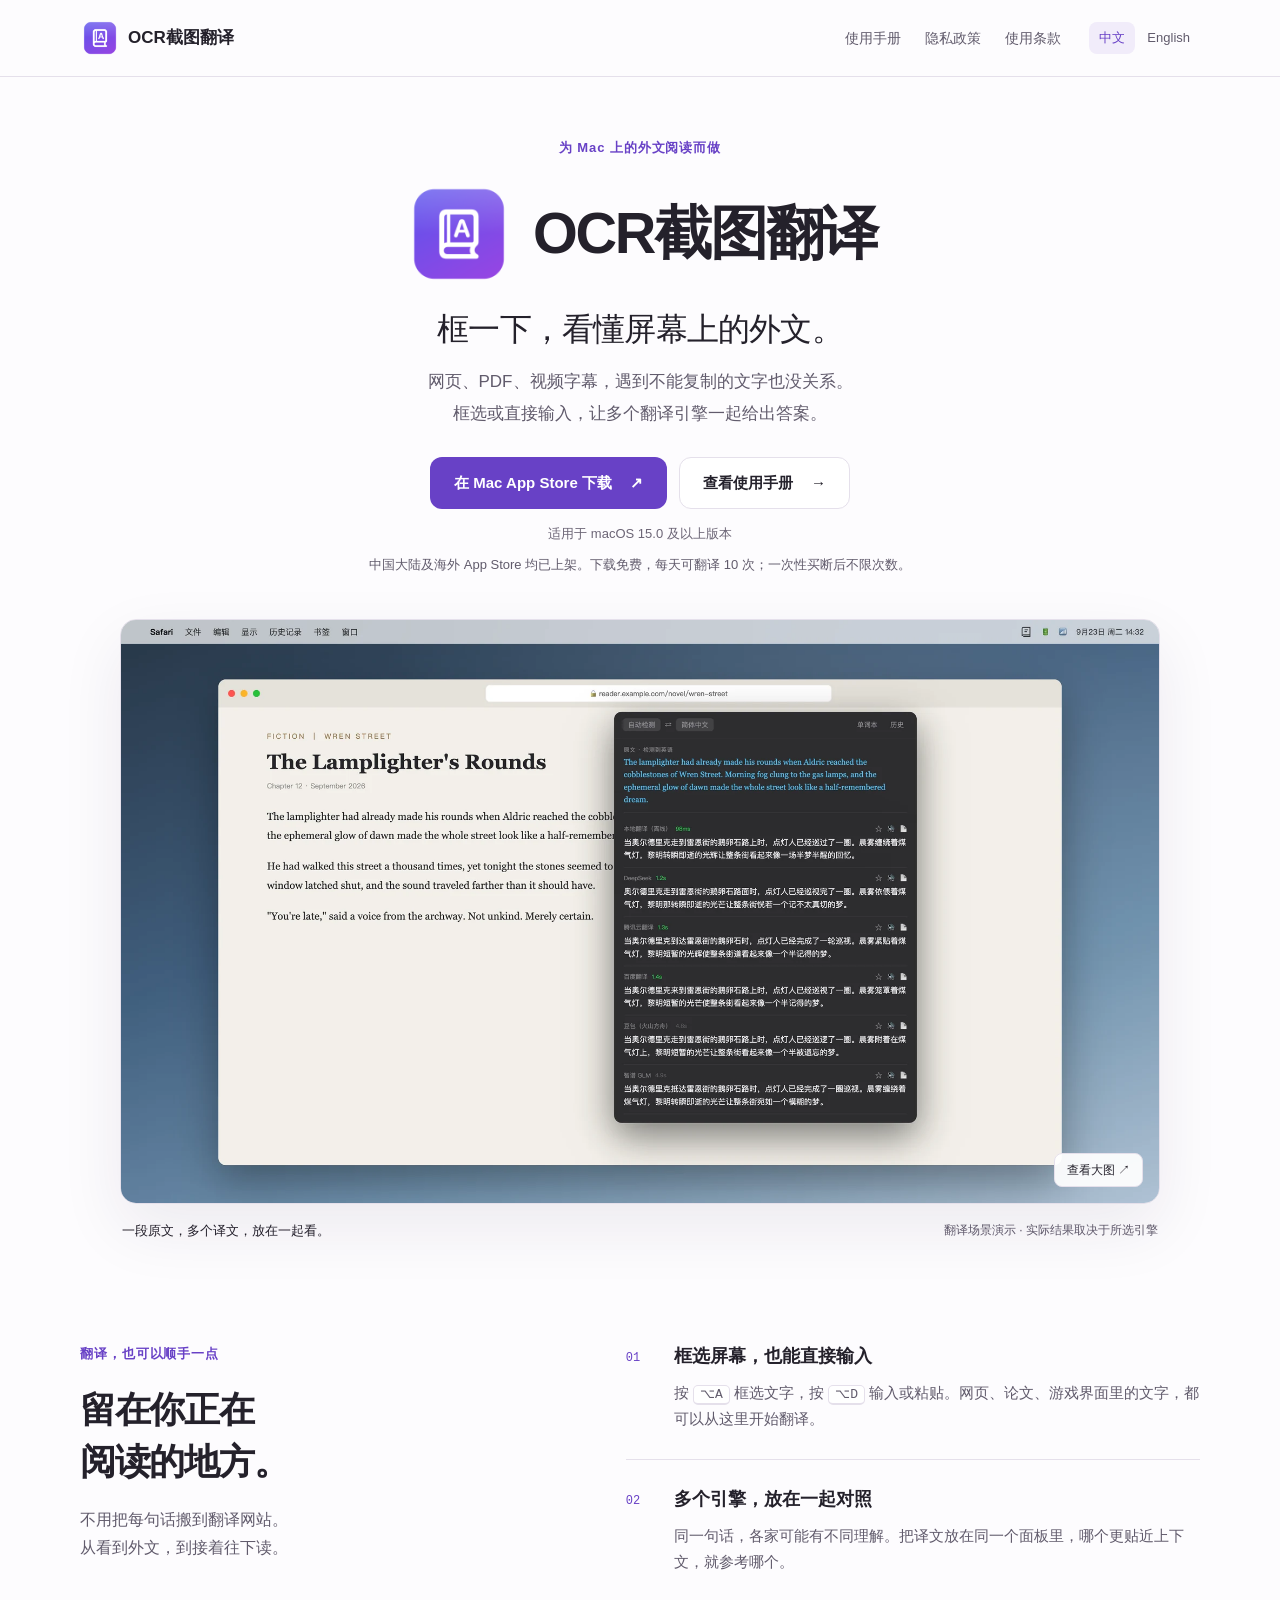
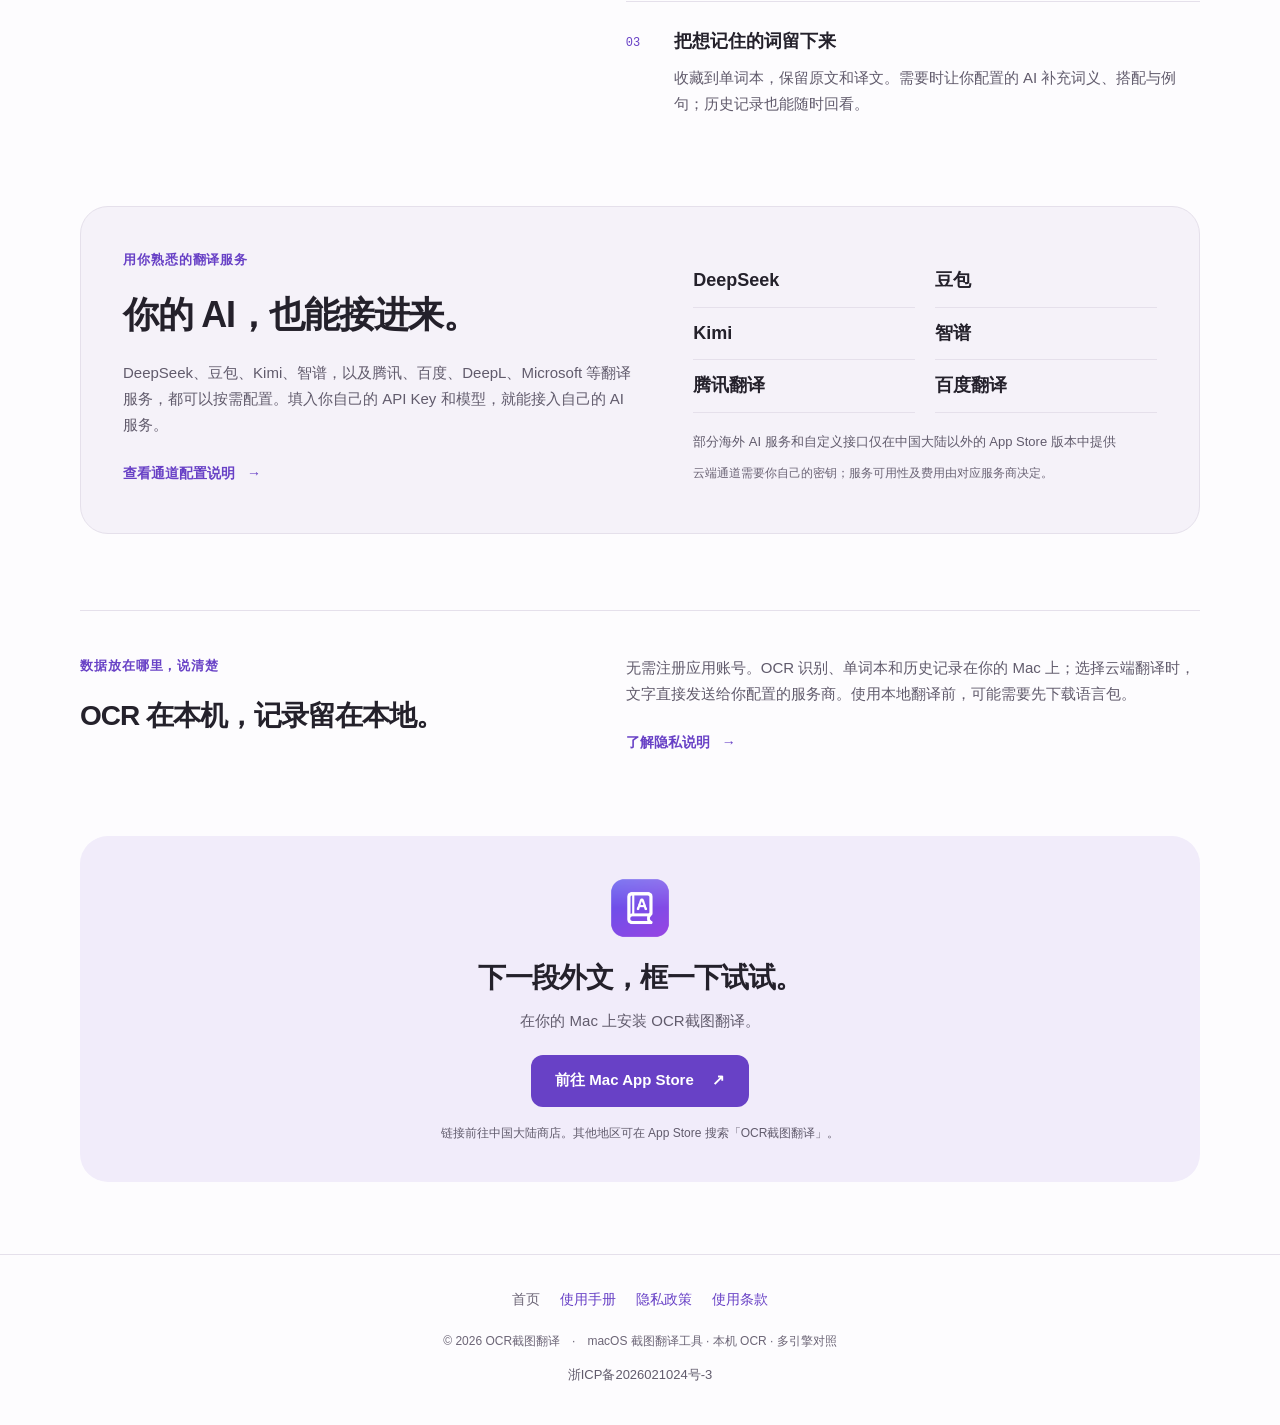
==== commit 94aa8066: "官网按功能清单核对更新：中国大陆已上架、去掉过时功能说法 - 首页：中国大陆与海外均已上架；引擎列表去掉 GPT，注明部分海外 AI 服务仅海外版提供；中文页下载链到中国大陆商店 - 使用手册：对应 " ====
--- a/zh/index.html
+++ b/zh/index.html
@@ -38,11 +38,11 @@
   <p class="hero-description">网页、PDF、视频字幕，遇到不能复制的文字也没关系。<br class="desktop-break">
     框选或直接输入，让多个翻译引擎一起给出答案。</p>
   <div class="hero-actions">
-    <a class="button button-primary" href="https://apps.apple.com/us/app/id6811092542"><span>在 Mac App Store 下载</span><span aria-hidden="true">↗</span></a>
+    <a class="button button-primary" href="https://apps.apple.com/cn/app/id6811092542"><span>在 Mac App Store 下载</span><span aria-hidden="true">↗</span></a>
     <a class="button button-secondary" href="guide.html">查看使用手册<span aria-hidden="true">→</span></a>
   </div>
   <p class="system-note">适用于 macOS 15.0 及以上版本</p>
-  <p class="availability">目前仅在非中国大陆 App Store 上架，中国大陆商店暂不可下载。</p>
+  <p class="availability">中国大陆及海外 App Store 均已上架。下载免费，每天可翻译 10 次；一次性买断后不限次数。</p>
 </section>
 
 <figure class="product-preview">
@@ -85,14 +85,14 @@
   <div class="engine-copy">
     <p class="eyebrow">用你熟悉的翻译服务</p>
     <h2 id="engines-title">你的 AI，也能接进来。</h2>
-    <p>DeepSeek、豆包、Kimi、GPT，以及腾讯、百度等翻译服务，都可以按需配置。支持 OpenAI 兼容接口，填入服务地址、模型和 API Key，就能接入自己的 AI 服务。</p>
+    <p>DeepSeek、豆包、Kimi、智谱，以及腾讯、百度、DeepL、Microsoft 等翻译服务，都可以按需配置。填入你自己的 API Key 和模型，就能接入自己的 AI 服务。</p>
     <a class="text-link" href="guide.html#各通道怎么配">查看通道配置说明 <span aria-hidden="true">→</span></a>
   </div>
   <div class="engine-detail">
     <ul class="engine-names" aria-label="支持配置的部分翻译服务">
-      <li>DeepSeek</li><li>豆包</li><li>Kimi</li><li>GPT</li><li>腾讯翻译</li><li>百度翻译</li>
+      <li>DeepSeek</li><li>豆包</li><li>Kimi</li><li>智谱</li><li>腾讯翻译</li><li>百度翻译</li>
     </ul>
-    <p>也支持自定义 OpenAI 兼容服务</p>
+    <p>部分海外 AI 服务和自定义接口仅在中国大陆以外的 App Store 版本中提供</p>
     <p class="engine-note">云端通道需要你自己的密钥；服务可用性及费用由对应服务商决定。</p>
   </div>
 </section>
@@ -107,8 +107,8 @@
   <img src="../assets/app-icon.png" width="72" height="72" alt="" loading="lazy">
   <h2 id="download-title">下一段外文，框一下试试。</h2>
   <p>在你的 Mac 上安装 OCR截图翻译。</p>
-  <a class="button button-primary" href="https://apps.apple.com/us/app/id6811092542">前往 Mac App Store <span aria-hidden="true">↗</span></a>
-  <p class="download-note">链接前往美国商店。其他已上架地区可在商店搜索「OCR截图翻译」。</p>
+  <a class="button button-primary" href="https://apps.apple.com/cn/app/id6811092542">前往 Mac App Store <span aria-hidden="true">↗</span></a>
+  <p class="download-note">链接前往中国大陆商店。其他地区可在 App Store 搜索「OCR截图翻译」。</p>
 </section>
 
 </main>
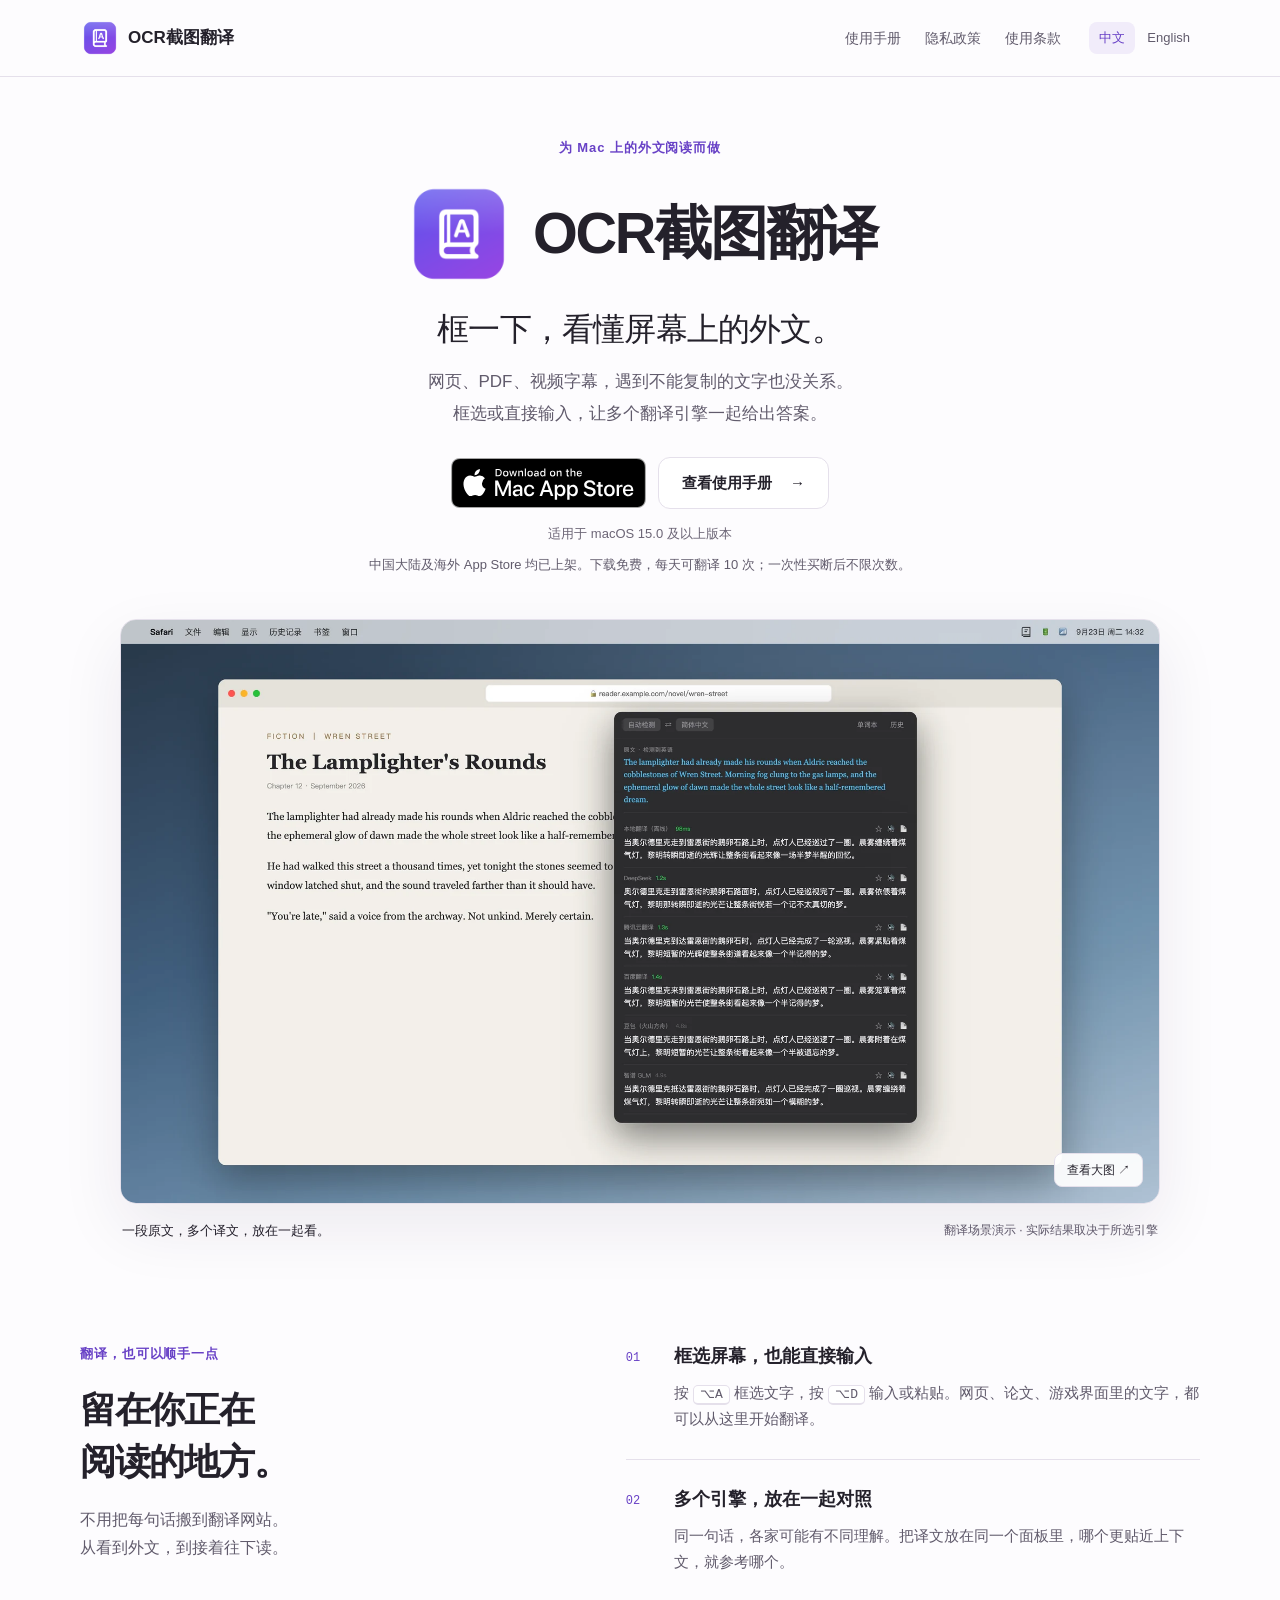
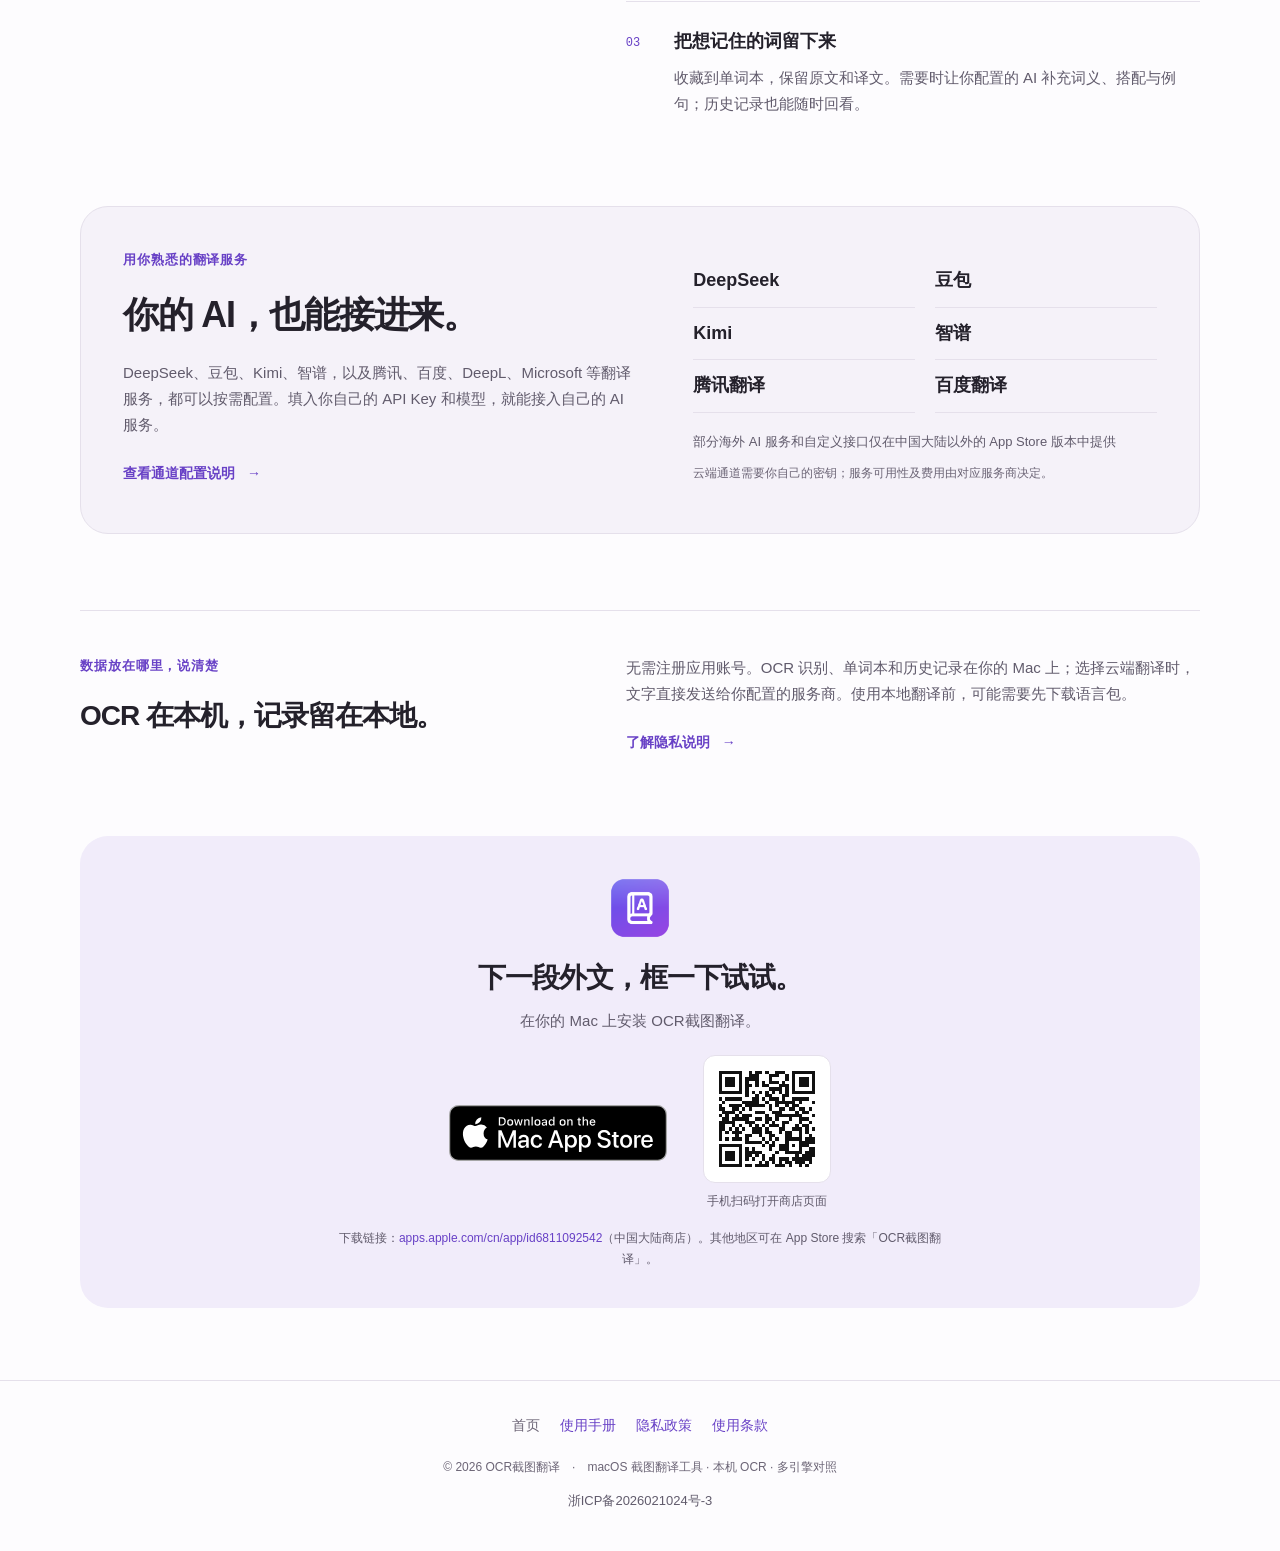
==== commit ea5ff964: "官网下载区：Mac App Store 官方徽章、商店二维码、可复制的下载链接 Co-Authored-By: Claude Opus 5.5 <noreply@anthropic.com>" ====
--- a/zh/index.html
+++ b/zh/index.html
@@ -38,7 +38,7 @@
   <p class="hero-description">网页、PDF、视频字幕，遇到不能复制的文字也没关系。<br class="desktop-break">
     框选或直接输入，让多个翻译引擎一起给出答案。</p>
   <div class="hero-actions">
-    <a class="button button-primary" href="https://apps.apple.com/cn/app/id6811092542"><span>在 Mac App Store 下载</span><span aria-hidden="true">↗</span></a>
+    <a class="store-badge" href="https://apps.apple.com/cn/app/id6811092542"><img src="../assets/mac-app-store-badge.svg" width="195" height="50" alt="在 Mac App Store 下载"></a>
     <a class="button button-secondary" href="guide.html">查看使用手册<span aria-hidden="true">→</span></a>
   </div>
   <p class="system-note">适用于 macOS 15.0 及以上版本</p>
@@ -107,8 +107,14 @@
   <img src="../assets/app-icon.png" width="72" height="72" alt="" loading="lazy">
   <h2 id="download-title">下一段外文，框一下试试。</h2>
   <p>在你的 Mac 上安装 OCR截图翻译。</p>
-  <a class="button button-primary" href="https://apps.apple.com/cn/app/id6811092542">前往 Mac App Store <span aria-hidden="true">↗</span></a>
-  <p class="download-note">链接前往中国大陆商店。其他地区可在 App Store 搜索「OCR截图翻译」。</p>
+  <div class="download-options">
+    <a class="store-badge" href="https://apps.apple.com/cn/app/id6811092542"><img src="../assets/mac-app-store-badge.svg" width="218" height="56" alt="在 Mac App Store 下载" loading="lazy"></a>
+    <figure class="store-qr">
+      <img src="../assets/app-store-qr-zh.svg" width="128" height="128" alt="App Store 下载页二维码" loading="lazy">
+      <figcaption>手机扫码打开商店页面</figcaption>
+    </figure>
+  </div>
+  <p class="download-note">下载链接：<a href="https://apps.apple.com/cn/app/id6811092542">apps.apple.com/cn/app/id6811092542</a>（中国大陆商店）。其他地区可在 App Store 搜索「OCR截图翻译」。</p>
 </section>
 
 </main>
--- a/assets/site.css
+++ b/assets/site.css
@@ -142,6 +142,15 @@
 .download-section h2 { font-size: 28px; margin: 0 0 10px; }
 .download-section p { color: var(--muted); font-size: 15px; margin: 0 0 20px; }
 .download-section .download-note { font-size: 12px; margin: 16px auto 0; max-width: 620px; }
+.download-note a { color: var(--accent); word-break: break-all; }
+/* Apple 官方徽章：只缩放，不加底色、不改形状 */
+.store-badge { display: inline-block; line-height: 0; border-radius: 9px; }
+.store-badge img { display: block; height: auto; }
+.store-badge:focus-visible { outline: 2px solid var(--accent); outline-offset: 3px; }
+.download-options { display: flex; justify-content: center; align-items: center; flex-wrap: wrap; gap: 20px 36px; }
+.store-qr { margin: 0; display: flex; flex-direction: column; align-items: center; gap: 8px; }
+.store-qr img { display: block; background: #fff; padding: 8px; border: 1px solid var(--rule); border-radius: 12px; }
+.store-qr figcaption { color: var(--muted); font-size: 12px; }
 
 /* Shared footer retains the ICP registration on every page. */
 .foot { border-top: 1px solid var(--rule); padding: 26px var(--gutter) 34px; text-align: center; margin-top: 48px; }
@@ -200,6 +209,8 @@
   .download-section { padding: 28px 20px; border-radius: var(--radius-md); }
   .download-section h2 { font-size: 24px; }
   .download-section .button { font-size: 14px; padding: 12px 18px; }
+  /* 手机上扫不了自己屏幕上的码，只留徽章 */
+  .store-qr { display: none; }
   .foot { margin-top: 28px; }
 }
 @media (prefers-reduced-motion: reduce) {
